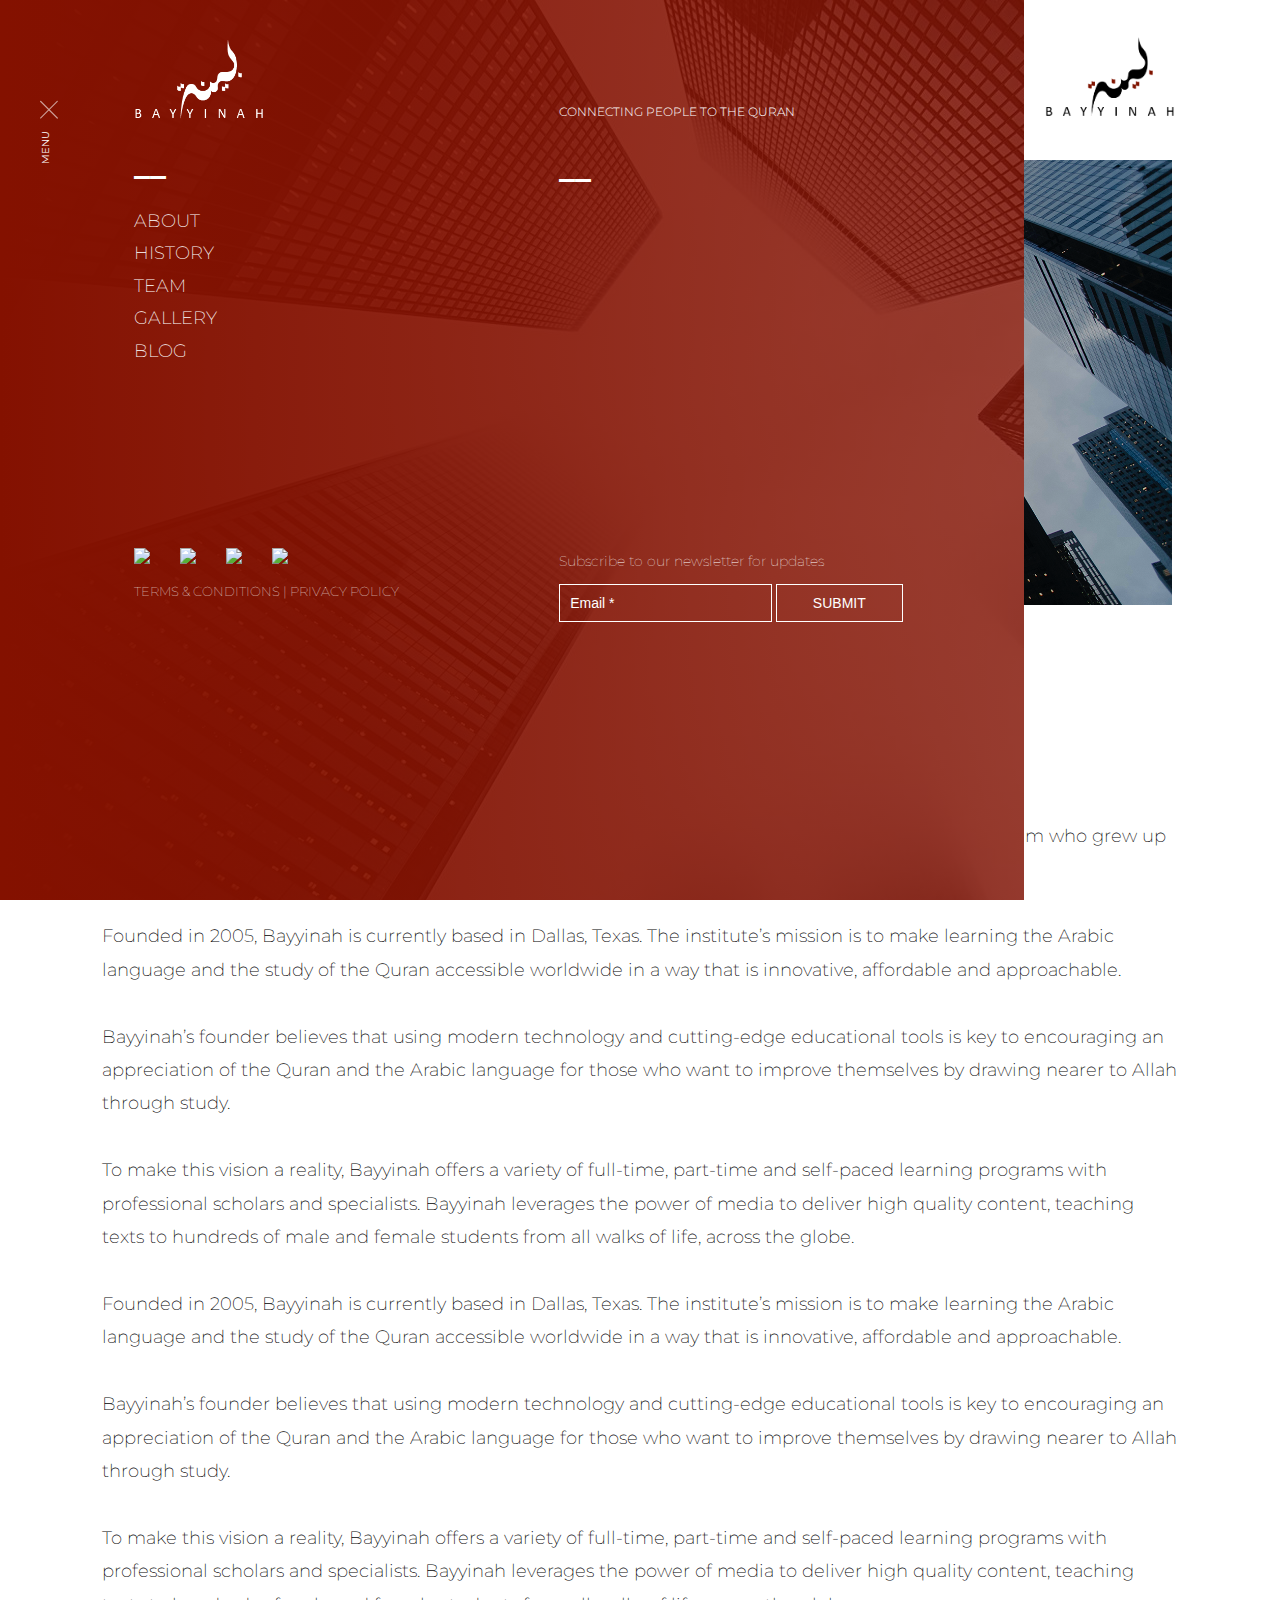
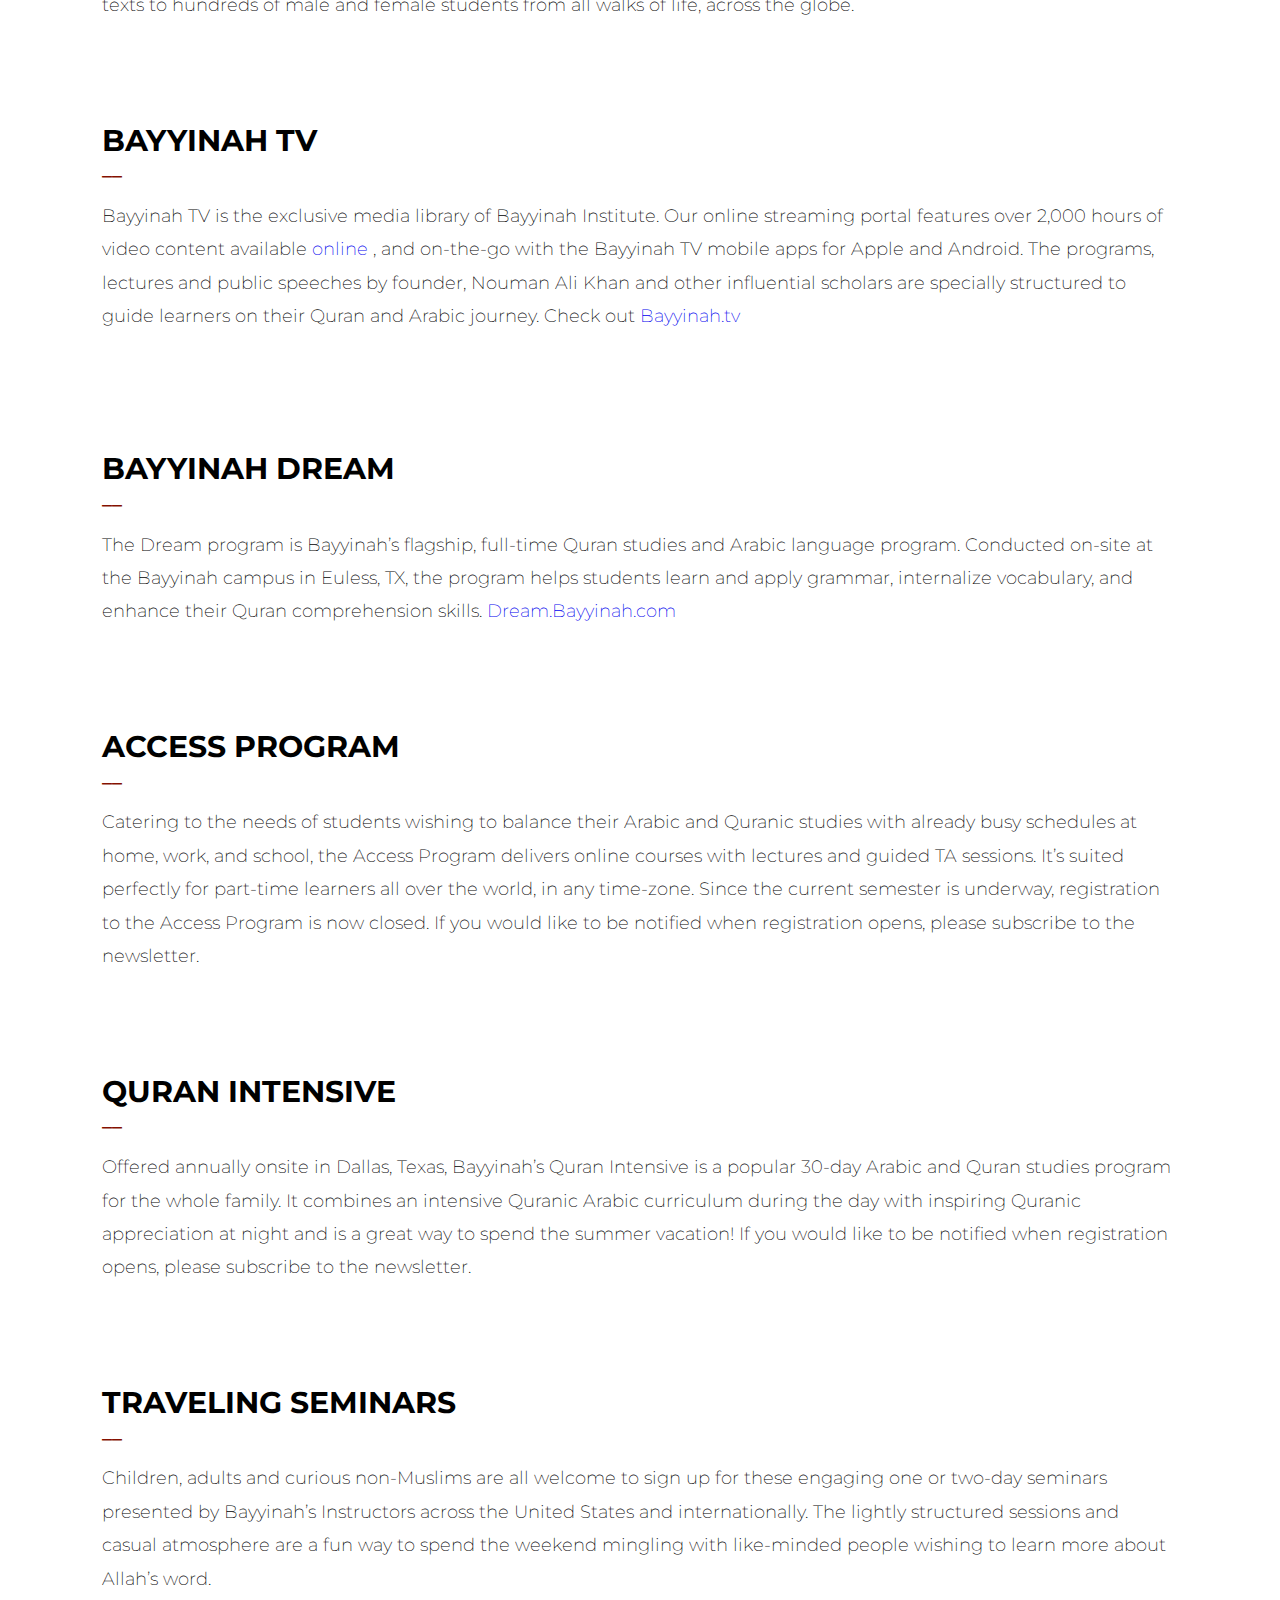
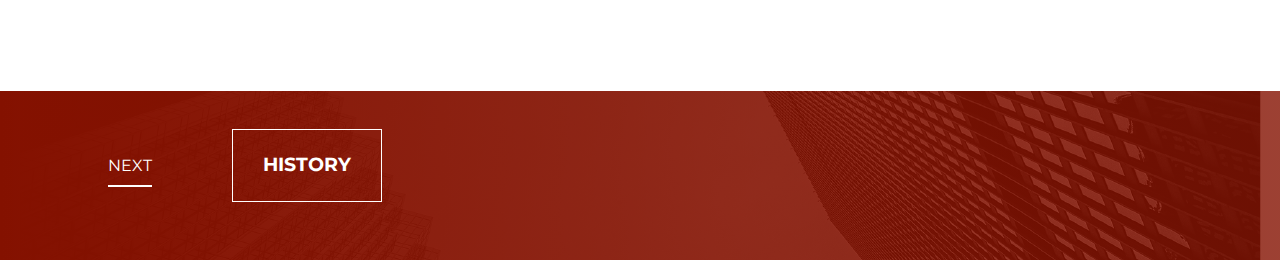
==== index.html @ 545cdadd "added campaign" ====
<!DOCTYPE html>
<html>
<head>
    <meta charset="utf-8">
    <title>Bayyinah</title>
    <link href="https://fonts.googleapis.com/css?family=Montserrat:100,200,300,400,500,700" rel="stylesheet">
    <link rel="stylesheet" href="css/normalize.css">
    <link rel="stylesheet" href="css/styles.css">
    <link rel="stylesheet" href="css/font-awesome.css">
    <meta content="width=device-width, initial-scale=1, maximum-scale=1, user-scalable=no" name="viewport">
</head>
<body>
<!--          MENU NAVIGATION                    -->
<section class="navigation-menu clear">
    <div class="wrapper-menu clear">
        <div class="nav-box left-section clear">
            <a href="#" class="menu-logo"><img src="Assets/menu-x.png"></a>
            <p class="side-menu">menu</p>
        </div>
        <!--Left Section End-->
        <div class="nav-box middle-section middle clear">
            <img src="Assets/Bayyinah-logo.png" class="main-title">
            <h1 class="underline">__</h1>
            <div class="middle">
                <ul class="main-links">
                    <li class="link-Vision"><a href="index.html">About</a></li>
                    <li class="link-History"><a href="history.html">History</a></li>
                    <li class="link-Team"><a href="team.html">Team</a></li>
                    <li class="link-Gallery"><a href="Gallery.html">Gallery</a></li>
                    <li class="link-Blog"><a href="Blog.html">Blog</a></li>
                </ul>
            </div>
            <div class="newsletter-input-tab newsletter-input">
                <p> Subscribe to our newsletter for updates</p>
                <form accept-charset="UTF-8" action="https://fm131.infusionsoft.com/app/form/process/4e48b37fef628bf6e0f1f97d42cbfec8" class="infusion-form" id="inf_form_4e48b37fef628bf6e0f1f97d42cbfec8" method="POST">
                    <input name="inf_form_xid" type="hidden" value="4e48b37fef628bf6e0f1f97d42cbfec8" />
                    <input name="inf_form_name" type="hidden" value="Web Form submitted" />
                    <input name="infusionsoft_version" type="hidden" value="1.68.0.134" />
                        <input  id="inf_field_Email" name="inf_field_Email" placeholder="Email *" type="email" />
                        <button type="submit" class="newsletter-button">SUBMIT</button>
                    <div class="infusion-submit">
                    </div>
                </form>
            </div>
            <div class="social-icons">
                <ul class="logo-box box clear">
                    <li class="sm-logo">
                        <a href="https://www.youtube.com/user/BayyinahInstitute" target="_blank"><img
                                src="https://images.clickfunnels.com/34/330c60813511e7a70247c29493f328/Asset-17-white.png"></a>
                    </li>
                    <li class="sm-logo">
                        <a href="https://www.facebook.com/bayyinahinst/" target="_blank"><img
                                src="https://images.clickfunnels.com/b4/93bbc0813511e7b645c9ffd6f9483f/Asset-18.png"></a>
                    </li>
                    <li class="sm-logo">
                        <a href="https://twitter.com/bayyinahinst" target="_blank"><img
                                src="https://images.clickfunnels.com/b4/7425d0813511e7b40203259f729f48/Asset-19.png"></a>
                    </li>
                    <li class="sm-logo">
                        <a href="https://www.instagram.com/bayyinahinst/" target="_blank"><img
                                src="https://images.clickfunnels.com/b4/4f5fc0813511e78e5c03f43ff83e0d/Asset-20.png"></a>
                    </li>
                </ul>
            </div>
            <div class="term_links">
                <a>Terms & Conditions</a> |
                <a>Privacy Policy</a>
            </div>
        </div>
        <!--Middle Section End-->
        <div class="nav-box right-section clear">
            <h4 class="section-title"> Connecting People to The Quran</h4>
            <h1 class="underline">__</h1>
            <div class="middle">
                <p class="section-description"></p>
            </div>
            <div class="newsletter-input">
                <p> Subscribe to our newsletter for updates</p>
                <form accept-charset="UTF-8" action="https://fm131.infusionsoft.com/app/form/process/4e48b37fef628bf6e0f1f97d42cbfec8" class="infusion-form" id="inf_form_4e48b37fef628bf6e0f1f97d42cbfec8" method="POST">
                    <input name="inf_form_xid" type="hidden" value="4e48b37fef628bf6e0f1f97d42cbfec8" />
                    <input name="inf_form_name" type="hidden" value="Web Form submitted" />
                    <input name="infusionsoft_version" type="hidden" value="1.68.0.134" />
                    <input id="inf_field_Email" name="inf_field_Email" placeholder="Email *" type="email" />
                    <button type="submit" class="newsletter-button">SUBMIT</button>
                    <div class="infusion-submit">
                    </div>
                </form>
            </div>
        </div>
        <!--Right Section End-->
    </div>
</section>
<!--wrapper-menu-->
<!-- ***********         Header secton      ***********   -->
<header>
    <div class="header clear">
        <ul class="clear">
            <li><img src="img/red_black.png"></li>

            <li>
                <h3 class="section-title">Connecting People to The Quran</h3></li>
            <li><a href="#" class="menu-logo"><span class="menu-undeline">MENU</span></a></li>
        </ul>
    </div>
    <div class="header2 clear">
        <div class="menu_class"><a href="#" class="menu-logo white">MENU</a></div>
        <div class="header_logo_class"><img src="img/bayyinah-logo-white.png"></div>
    </div>
</header>
<!-- ***********         Vision secton      ***********   -->
<section class="vision-section clear">
  <div class="top-block clear">
  <div class="block-secion">
    <div class="main-section-image about-background">
      <h1 class="section-image-text">About</h1>
    </div>
    <div class="floating-section-box">
      <a href="#vision-section-body"><p class="floating-section-text">Scroll</p></a>
      <a href="#vision-section-body" class="scroll-logo"><i class="fa fa-angle-down"></i></a>
    </div>
  </div>
</div>
    <div id="about-section-body" class="vision-section-text clear">
      <div class="department-section>">
        <a href= " "><h2  class="department-title">Bayyinah Institute</h2></a>
          <span class="underline-title">__</span>
            <p><span class="more">Bayyinah Institute is the brainchild of Ustadh Nouman Ali Khan, a pioneering, influential American Muslim who grew up in New York City, with the aim of spreading the universal message of Islam.</br></br>Founded in 2005, Bayyinah is currently based in Dallas, Texas. The institute’s mission is to make learning the Arabic language and the study of the Quran accessible worldwide in a way that is innovative, affordable and approachable.
            </br></br>Bayyinah’s founder believes that using modern technology and cutting-edge educational tools is key to encouraging an appreciation of the Quran and the Arabic language for those who want to improve themselves by drawing nearer to Allah through study.
          </br></br>To make this vision a reality, Bayyinah offers a variety of full-time, part-time and self-paced learning programs with professional scholars and specialists. Bayyinah leverages the power of media to deliver high quality content, teaching texts to hundreds of male and female students from all walks of life, across the globe.
        </br></br>Founded in 2005, Bayyinah is currently based in Dallas, Texas. The institute’s mission is to make learning the Arabic language and the study of the Quran accessible worldwide in a way that is innovative, affordable and approachable.
      </br></br>Bayyinah’s founder believes that using modern technology and cutting-edge educational tools is key to encouraging an appreciation of the Quran and the Arabic language for those who want to improve themselves by drawing nearer to Allah through study.
    </br></br>To make this vision a reality, Bayyinah offers a variety of full-time, part-time and self-paced learning programs with professional scholars and specialists. Bayyinah leverages the power of media to deliver high quality content, teaching texts to hundreds of male and female students from all walks of life, across the globe.</span> </p>
      </div>
      <div class="department-section>">
        <h2 class="department-title"><a href="http://bayyinah.tv" target="blank">Bayyinah TV</a></h2>
          <span class="underline-title">__</span>
            <p>Bayyinah TV is the exclusive media library of Bayyinah Institute. Our online streaming portal features over 2,000 hours of video content available <span class="underline-link"> online </span>, and on-the-go with the Bayyinah TV mobile apps for Apple and Android. The programs, lectures and public speeches by founder, Nouman Ali Khan and other influential scholars are specially structured to guide learners on their Quran and Arabic journey. Check out <a href="http://bayyinah.tv" target="_blank">
              <span class="underline-link"> Bayyinah.tv</a></p>
</p>
      </div>
      <div class="department-section>">
        <h2 class="department-title"><a href="http://dream.bayyinah.com" target="blank">Bayyinah Dream</a></h2>
          <span class="underline-title">__</span>
            <p>The Dream program is Bayyinah’s flagship, full-time Quran studies and Arabic language program. Conducted on-site at the Bayyinah campus in Euless, TX, the program helps students learn and apply grammar, internalize vocabulary, and enhance their Quran comprehension skills. <a href="http://dream.bayyinah.com" target="_blank" ><span class="underline-link">Dream.Bayyinah.com</span></a></p>
      </div>
      <div class="department-section>">
        <h2 class="department-title">Access Program</h2>
          <span class="underline-title">__</span>
            <p>Catering to the needs of students wishing to balance their Arabic and Quranic studies with already busy schedules at home, work, and school, the Access Program delivers online courses with lectures and guided TA sessions. It’s suited perfectly for part-time learners all over the world, in any time-zone.  Since the current semester is underway, registration to the Access Program is now closed. If you would like to be notified when registration opens, please subscribe to the newsletter.</p>
      </div>
      <div class="department-section>">
        <h2 class="department-title">Quran Intensive</h2>
          <span class="underline-title">__</span>
            <p>Offered annually onsite in Dallas, Texas, Bayyinah’s Quran Intensive is a popular 30-day Arabic and Quran studies program for the whole family. It combines an intensive Quranic Arabic curriculum during the day with inspiring Quranic appreciation at night and is a great way to spend the summer vacation! If you would like to be notified when registration opens, please subscribe to the newsletter.</p>
      </div>
      <div class="department-section>">
        <h2 class="department-title">Traveling Seminars</h2>
          <span class="underline-title">__</span>
            <p>Children, adults and curious non-Muslims are all welcome to sign up for these engaging one or two-day seminars presented by Bayyinah’s Instructors across the United States and internationally. The lightly structured sessions and casual atmosphere are a fun way to spend the weekend mingling with like-minded people wishing to learn more about Allah’s word. </p>
      </div>
  </section>
  <footer class="footer-vision">
    <a href="history.html" class="footer-next"><span class="footer-next-underline"> Next</span></a>
    <a href="history.html" class="footer-button"><h4> History </h4></a>
</footer>
<script src="https://code.jquery.com/jquery-2.1.3.min.js"></script>
<script src="https://cdnjs.cloudflare.com/ajax/libs/ScrollMagic/2.0.5/ScrollMagic.min.js"></script>
<script src="https://cdnjs.cloudflare.com/ajax/libs/ScrollMagic/2.0.5/plugins/debug.addIndicators.js"></script>
<script type="text/javascript" src="https://fm131.infusionsoft.com/app/webTracking/getTrackingCode"></script>
<script type="text/javascript" src="https://fm131.infusionsoft.com/app/timezone/timezoneInputJs?xid=4e48b37fef628bf6e0f1f97d42cbfec8"></script>
<script type="text/javascript" src="scripts/home.js"></script>
</body>
</html>
---- css/styles.css ----
/* ========================================================
                      UNIVERSAL
========================================================*/
*{
  box-sizing: border-box;
  font-family: 'Montserrat', sans-serif;
}
a{
  text-decoration: none;
}
.clear:before,
.clear:after {
    content: " "; /* 1 */
    display: table; /* 2 */
}

.clear:after {
    clear: both;
}

.underline-link{
  color: #0000EE;
}
.underline-link a{
  color: #0000EE;
}
.underline-link:visited {
    color: #0000EE;
}

.morecontent span {
    display: none;

}
.morelink {
    display: block;
    color: #0000EE;
}

/* ========================================================
                      NAVIGATION SECTION
========================================================*/

.navigation-menu {
  position: fixed;
  width: 80%;
  top: 0;
  bottom: 0;
  background: -moz-linear-gradient(left, rgba(132,17,0,1) 0%, rgba(132,17,0,0.8) 100%); /* FF3.6-15 */
  background: -webkit-linear-gradient(left, rgba(132,17,0,1) 0%,rgba(132,17,0,0.8) 100%); /* Chrome10-25,Safari5.1-6 */
  background: linear-gradient(to right, rgba(132,17,0,1) 0%,rgba(132,17,0,0.8) 100%),
  url("../Assets/apropos_cover_buildings.jpg"); /* W3C, IE10+, FF16+, Chrome26+, Opera12+, Safari7+ */
  filter: progid:DXImageTransform.Microsoft.gradient( startColorstr='#841100', endColorstr='#cc841100',GradientType=1 ); /* IE6-9 */
  color: white;
  z-index: 1000;
  transform: translate3d(0,0,0);
  transition: transform 1.5s ease-in-out;
}
.active-nav .navigation-menu{
  transform: translate3d(-100%,0,0);
}


.wrapper-menu{
  padding:40px;
  margin: 0 auto;
}

.nav-box{
  float:left;
}

.middle{
  width: 100%;
  height: 247px;
}

/* ========================================================
                      LEFT SECTION
========================================================*/
.left-section{
  width:10%;
}
.left-section .menu-logo{
  color: white;
  font-size: 20px;
  display:block;
  padding-top: 60px;
}
.left-section p{
  -ms-transform: rotate(-90deg); /* IE 9 */
  -ms-transform-origin: 0% 0% 0; /* IE 9 */
  -webkit-transform: rotate(-90deg); /* Chrome, Safari, Opera */
  -webkit-transform-origin: 0% 0% 0; /* Chrome, Safari, Opera */
  transform: rotate(-90deg);
  transform-origin: 0% 0% 0;
  margin-top: 4em;
  text-transform: uppercase;
  font-size: 10px;
}

/* ========================================================
                      MIDDLE SECTION
========================================================*/
.middle-section{
  width:45%;
}

.middle-section img{
  width: 130px;
}
.main-title{
  width: 150px;
}

.main-links{
  padding-left: 0px;
}

.main-links li a{
  font-weight: 200;
  text-transform: uppercase;
  margin-top: 0px;
  text-decoration: none;
  color: white;
  list-style: none;
  font-size: 18px;
}

.main-links ul{
  padding-left: 0px !important;
  text-align: left;
}

.main-links li{
  padding-left: 0px !important;
  list-style: none;
  line-height: 1.8;
  width: 40%;
}

.logo-box li{
  list-style: none;
  float: left;
}

.social-icons ul{
  margin-top: 6em;
  padding: 0;
}
.sm-logo img{
  width: 45px;
  margin-right: 30px;
}
/* ========================================================
                      RIGHT SECTION
========================================================*/
.right-section{
  width:45%;
  padding-top: 60px;
  font-weight: 100;
}
.section-title{
  font-weight: 300;
  font-size: 12px;
  text-transform: uppercase;
  margin-top: 5px;
  margin-bottom: 31px;
}
.right-section .section-description{
  line-height: 1.9;
}
.newsletter-input{
  font-weight: 100;
  font-size: 14px;
  margin-top: 7em;
}

.newsletter-input p{
  margin-bottom: 15px;
}
.newsletter-input input{
  border: 1px solid white;
  background-color: rgba(0, 0, 0, 0);
  padding: 10px;
  color:white;
  width: 50%;
}
.newsletter-button{
  border: 1px solid white;
  background-color: rgba(0, 0, 0, 0);
  padding: 10px;
  color:white;
  width: 30%;
}

.middle-section>.newsletter-input{
  display: none;
}

.newsletter-input input::-webkit-input-placeholder { /* Chrome/Opera/Safari */
  color: white;
}
.newsletter-input input::-moz-placeholder { /* Firefox 19+ */
  color: white;
}
.newsletter-input input:-ms-input-placeholder { /* IE 10+ */
  color: white;
}
.newsletter-input input:-moz-placeholder { /* Firefox 18- */
  color: white;
}
/* ========================================================
                      HEADER SECTION
========================================================*/
.header{
  position: fixed;
  top:0;
  width: 100%;
  padding: 20px 100px;
  background: white;
  z-index: 4;
}
.header ul {
  float: left;
  width: 100%;
  padding-left: 0;
}
.header li{
  list-style: none;
  display: block;
}

.header img{
  float: right;
  width: 130px;
  margin-right: 5px;
  padding-top: 0;
}

.menu-undeline{
  display:inline-block;
  border-bottom: 3px solid #841100;
  padding-bottom:10px;
  color: black;
  font-size: 8px;
  font-weight: 700;
  letter-spacing: 1px;
}

/* ========================================================
                      VISION SECTION
========================================================*/

.vision-section{
  max-width: 1220px;
  margin: 0 auto;
  padding: 2em;
  position: relative;
}

.block-section{
  width: 100%;
  height: auto;
  overflow: hidden;
}

.vision-section-text{
  top: 4em;
  position: relative;
  padding: 50px 40px;
  display: flex;
  flex-wrap: wrap;
  justify-content: left;
}

.vision-section-text p{
  padding-bottom: 0;
  font-weight: 200;
  font-size: 1.1em;
  line-height: 1.9;
}

.vision-section-text p:last-child {
  padding-bottom: 60px;
}

.vision-section-final-image{
  background : -moz-linear-gradient(0% 50% 0deg,rgba(0, 0, 0, 0.8) 0%,rgba(0, 0, 0, 0.2) 100%);
  background : -webkit-linear-gradient(0deg, rgba(0, 0, 0, 0.8) 0%, rgba(0, 0, 0, 0.2) 100%);
  background : -webkit-gradient(linear,0% 50% ,100% 50% ,color-stop(0,rgba(0, 0, 0, 0.8) ),color-stop(1,rgba(0, 0, 0, 0.2) ));
  background : -o-linear-gradient(0deg, rgba(0, 0, 0, 0.8) 0%, rgba(0, 0, 0, 0.2) 100%);
  background : -ms-linear-gradient(0deg, rgba(0, 0, 0, 0.8) 0%, rgba(0, 0, 0, 0.2) 100%);
  -ms-filter: "progid:DXImageTransform.Microsoft.gradient(startColorstr='#000000', endColorstr='#000000' ,GradientType=0)";
  background : linear-gradient(90deg, rgba(0, 0, 0, 0.8) 0%, rgba(0, 0, 0, 0.2) 100%),
  url("../Assets/Final-vision-image.png") 100% center no-repeat; /* W3C, IE10+, FF16+, Chrome26+, Opera12+, Safari7+ */
  filter: progid:DXImageTransform.Microsoft.gradient(startColorstr='#000000',endColorstr='#000000' , GradientType=1);
  background-size: 100%;
  z-index: 0;
  margin: 20px auto;
  width: 93%;
  height: 350px;
  position: relative;
  top: -2em;
}

/* ========================================================
                      MAIN SECTION IMAGES
========================================================*/
.about-section-image{
  width: 300px;
  margin: 1em 13em;
  position: relative;
  z-index: 1;
  padding: 20px;
  background : -moz-linear-gradient(0% 50% 0deg,rgba(0, 0, 0, 0.4) 12.02%,rgba(0, 0, 0, 0.8) 100%);
  background : -webkit-linear-gradient(0deg, rgba(0, 0, 0, 0.4) 12.02%, rgba(0, 0, 0, 0.8) 100%);
  background : -webkit-gradient(linear,0% 50% ,100% 50% ,color-stop(0.1202,rgba(0, 0, 0, 0.4) ),color-stop(1,rgba(0, 0, 0, 0.8) ));
  background : -o-linear-gradient(0deg, rgba(0, 0, 0, 0.4) 12.02%, rgba(0, 0, 0, 0.8) 100%);
  background : -ms-linear-gradient(0deg, rgba(0, 0, 0, 0.4) 12.02%, rgba(0, 0, 0, 0.8) 100%);
  -ms-filter: "progid:DXImageTransform.Microsoft.gradient(startColorstr='#000000', endColorstr='#000000' ,GradientType=0)";
  background : linear-gradient(90deg, rgba(0, 0, 0, 0.4) 12.02%, rgba(0, 0, 0, 0.8) 100%),
  url("../Assets/Main-Background-Image.png");
  filter: progid:DXImageTransform.Microsoft.gradient(startColorstr='#000000',endColorstr='#000000' , GradientType=1);
  background-repeat: no-repeat;
  background-size: cover;
  background-position: 50% 50%;
  height: 415px;
  z-index: 1;
}
.about-section-image-mobile{
  display: none;
}
.about-background{
  background : -moz-linear-gradient(0% 50% 0deg,rgba(0, 0, 0, 0.8) 0%,rgba(0, 0, 0, 0.2) 100%);
  background : -webkit-linear-gradient(0deg, rgba(0, 0, 0, 0.8) 0%, rgba(0, 0, 0, 0.2) 100%);
  background : -webkit-gradient(linear,0% 50% ,100% 50% ,color-stop(0,rgba(0, 0, 0, 0.8) ),color-stop(1,rgba(0, 0, 0, 0.2) ));
  background : -o-linear-gradient(0deg, rgba(0, 0, 0, 0.8) 0%, rgba(0, 0, 0, 0.2) 100%);
  background : -ms-linear-gradient(0deg, rgba(0, 0, 0, 0.8) 0%, rgba(0, 0, 0, 0.2) 100%);
  -ms-filter: "progid:DXImageTransform.Microsoft.gradient(startColorstr='#000000', endColorstr='#000000' ,GradientType=0)";
  background : linear-gradient(90deg, rgba(0, 0, 0, 0.8) 0%, rgba(0, 0, 0, 0.2) 100%),
  url("../Assets/about-background.jpg") no-repeat center; /* W3C, IE10+, FF16+, Chrome26+, Opera12+, Safari7+ */
  filter: progid:DXImageTransform.Microsoft.gradient(startColorstr='#000000',endColorstr='#000000' , GradientType=1);
  background-repeat: no-repeat;
  background-size: cover;
  background-position: 50% 50%;
  z-index: 0;
}

/*.about-block-bottom{
  width: 300px;
  display: flex;
  justify-content: center;
  position: relative;
  top: -7em;
  margin: 1em auto;
  position: relative;
  z-index: 1;
  padding: 20px;
  background : -moz-linear-gradient(0% 50% 0deg,rgba(0, 0, 0, 0.4) 12.02%,rgba(0, 0, 0, 0.8) 100%);
  background : -webkit-linear-gradient(0deg, rgba(0, 0, 0, 0.4) 12.02%, rgba(0, 0, 0, 0.8) 100%);
  background : -webkit-gradient(linear,0% 50% ,100% 50% ,color-stop(0.1202,rgba(0, 0, 0, 0.4) ),color-stop(1,rgba(0, 0, 0, 0.8) ));
  background : -o-linear-gradient(0deg, rgba(0, 0, 0, 0.4) 12.02%, rgba(0, 0, 0, 0.8) 100%);
  background : -ms-linear-gradient(0deg, rgba(0, 0, 0, 0.4) 12.02%, rgba(0, 0, 0, 0.8) 100%);
  -ms-filter: "progid:DXImageTransform.Microsoft.gradient(startColorstr='#000000', endColorstr='#000000' ,GradientType=0)";
  background : linear-gradient(90deg, rgba(0, 0, 0, 0.4) 12.02%, rgba(0, 0, 0, 0.8) 100%),
  url("../Assets/about-bottom-image.png");
  filter: progid:DXImageTransform.Microsoft.gradient(startColorstr='#000000',endColorstr='#000000' , GradientType=1);
  background-repeat: no-repeat;
  height: 415px;
  z-index: 1;
}*/

.vision-background{
  background : -moz-linear-gradient(0% 50% 0deg,rgba(0, 0, 0, 0.8) 0%,rgba(0, 0, 0, 0.2) 100%);
  background : -webkit-linear-gradient(0deg, rgba(0, 0, 0, 0.8) 0%, rgba(0, 0, 0, 0.2) 100%);
  background : -webkit-gradient(linear,0% 50% ,100% 50% ,color-stop(0,rgba(0, 0, 0, 0.8) ),color-stop(1,rgba(0, 0, 0, 0.2) ));
  background : -o-linear-gradient(0deg, rgba(0, 0, 0, 0.8) 0%, rgba(0, 0, 0, 0.2) 100%);
  background : -ms-linear-gradient(0deg, rgba(0, 0, 0, 0.8) 0%, rgba(0, 0, 0, 0.2) 100%);
  -ms-filter: "progid:DXImageTransform.Microsoft.gradient(startColorstr='#000000', endColorstr='#000000' ,GradientType=0)";
  background : linear-gradient(90deg, rgba(0, 0, 0, 0.8) 0%, rgba(0, 0, 0, 0.2) 100%),
  url("../Assets/Vision-Background-Image2.png") no-repeat center; /* W3C, IE10+, FF16+, Chrome26+, Opera12+, Safari7+ */
  filter: progid:DXImageTransform.Microsoft.gradient(startColorstr='#000000',endColorstr='#000000' , GradientType=1);
  background-repeat: no-repeat;
  background-size: cover;
  background-position: 50% 50%;
  z-index: 0;
}

.history-background{
  background : -moz-linear-gradient(0% 50% 0deg,rgba(0, 0, 0, 0.8) 0%,rgba(0, 0, 0, 0.2) 100%);
  background : -webkit-linear-gradient(0deg, rgba(0, 0, 0, 0.8) 0%, rgba(0, 0, 0, 0.2) 100%);
  background : -webkit-gradient(linear,0% 50% ,100% 50% ,color-stop(0,rgba(0, 0, 0, 0.8) ),color-stop(1,rgba(0, 0, 0, 0.2) ));
  background : -o-linear-gradient(0deg, rgba(0, 0, 0, 0.8) 0%, rgba(0, 0, 0, 0.2) 100%);
  background : -ms-linear-gradient(0deg, rgba(0, 0, 0, 0.8) 0%, rgba(0, 0, 0, 0.2) 100%);
  -ms-filter: "progid:DXImageTransform.Microsoft.gradient(startColorstr='#000000', endColorstr='#000000' ,GradientType=0)";
  background : linear-gradient(90deg, rgba(0, 0, 0, 0.8) 0%, rgba(0, 0, 0, 0.2) 100%),
  url("../Assets/History-Background-Image-1.png")no-repeat; /* W3C, IE10+, FF16+, Chrome26+, Opera12+, Safari7+ */
  filter: progid:DXImageTransform.Microsoft.gradient(startColorstr='#000000',endColorstr='#000000' , GradientType=1);
  background-repeat: no-repeat;
  background-size: cover;
  background-position: 50% 50%;
  z-index: 0;
}

.team-background{
  background : -moz-linear-gradient(0% 50% 0deg,rgba(0, 0, 0, 0.8) 0%,rgba(0, 0, 0, 0.2) 100%);
  background : -webkit-linear-gradient(0deg, rgba(0, 0, 0, 0.8) 0%, rgba(0, 0, 0, 0.2) 100%);
  background : -webkit-gradient(linear,0% 50% ,100% 50% ,color-stop(0,rgba(0, 0, 0, 0.8) ),color-stop(1,rgba(0, 0, 0, 0.2) ));
  background : -o-linear-gradient(0deg, rgba(0, 0, 0, 0.8) 0%, rgba(0, 0, 0, 0.2) 100%);
  background : -ms-linear-gradient(0deg, rgba(0, 0, 0, 0.8) 0%, rgba(0, 0, 0, 0.2) 100%);
  -ms-filter: "progid:DXImageTransform.Microsoft.gradient(startColorstr='#000000', endColorstr='#000000' ,GradientType=0)";
  background : linear-gradient(90deg, rgba(0, 0, 0, 0.8) 0%, rgba(0, 0, 0, 0.2) 100%),
  url("../Assets/Team-Background-Image-1.png")no-repeat; /* W3C, IE10+, FF16+, Chrome26+, Opera12+, Safari7+ */
  filter: progid:DXImageTransform.Microsoft.gradient(startColorstr='#000000',endColorstr='#000000' , GradientType=1);
  background-repeat: no-repeat;
  background-size: cover;
  background-position: 50% 50%;
  z-index: 0;
}

.gallery-background{
  background : -moz-linear-gradient(0% 50% 0deg,rgba(0, 0, 0, 0.8) 0%,rgba(0, 0, 0, 0.2) 100%);
  background : -webkit-linear-gradient(0deg, rgba(0, 0, 0, 0.8) 0%, rgba(0, 0, 0, 0.2) 100%);
  background : -webkit-gradient(linear,0% 50% ,100% 50% ,color-stop(0,rgba(0, 0, 0, 0.8) ),color-stop(1,rgba(0, 0, 0, 0.2) ));
  background : -o-linear-gradient(0deg, rgba(0, 0, 0, 0.8) 0%, rgba(0, 0, 0, 0.2) 100%);
  background : -ms-linear-gradient(0deg, rgba(0, 0, 0, 0.8) 0%, rgba(0, 0, 0, 0.2) 100%);
  -ms-filter: "progid:DXImageTransform.Microsoft.gradient(startColorstr='#000000', endColorstr='#000000' ,GradientType=0)";
  background : linear-gradient(90deg, rgba(0, 0, 0, 0.8) 0%, rgba(0, 0, 0, 0.2) 100%),
  url("../Assets/Gallery-Background-Image.png")center; /* W3C, IE10+, FF16+, Chrome26+, Opera12+, Safari7+ */
  filter: progid:DXImageTransform.Microsoft.gradient(startColorstr='#000000',endColorstr='#000000' , GradientType=1);
  background-repeat: no-repeat;
  background-size: cover;
  background-position: 50% 50%;
  z-index: 0;
}

.blog-background{
  background : -moz-linear-gradient(0% 50% 0deg,rgba(0, 0, 0, 0.8) 0%,rgba(0, 0, 0, 0.2) 100%);
  background : -webkit-linear-gradient(0deg, rgba(0, 0, 0, 0.8) 0%, rgba(0, 0, 0, 0.2) 100%);
  background : -webkit-gradient(linear,0% 50% ,100% 50% ,color-stop(0,rgba(0, 0, 0, 0.8) ),color-stop(1,rgba(0, 0, 0, 0.2) ));
  background : -o-linear-gradient(0deg, rgba(0, 0, 0, 0.8) 0%, rgba(0, 0, 0, 0.2) 100%);
  background : -ms-linear-gradient(0deg, rgba(0, 0, 0, 0.8) 0%, rgba(0, 0, 0, 0.2) 100%);
  -ms-filter: "progid:DXImageTransform.Microsoft.gradient(startColorstr='#000000', endColorstr='#000000' ,GradientType=0)";
  background : linear-gradient(90deg, rgba(0, 0, 0, 0.8) 0%, rgba(0, 0, 0, 0.2) 100%),
  url("../Assets/Blog-Background-Image.png")center; /* W3C, IE10+, FF16+, Chrome26+, Opera12+, Safari7+ */
  filter: progid:DXImageTransform.Microsoft.gradient(startColorstr='#000000',endColorstr='#000000' , GradientType=1);
  background-repeat: no-repeat;
  background-size: cover;
  background-position: 50% 50%;
  z-index: 0;
}

.main-section-image{
  width: 66%;
  height: 445px;
  background-color: rgba(0,0,0, .5);
  margin-top: 1em;
  position: relative;
  left: 30%;
  z-index: 1;
  padding: 20px;
}
/*  First Page, first section image */
.about-block{
  width: 100%;
  display: flex;
  justify-content: center;
  position: relative;
  top: 7em;
  height: 600px;
}

.top-block{
  max-width: 1220px;
  margin: 7em auto 0 auto;
}

.about-text-wrapper{
  width: 50%;
  padding: 3em;
  position: relative;
  top: 20%;
  float: left;
  left: -37px;
  margin-top: 50px;
  font-weight: 200;
}
.about-text-wrapper2{
  width: 50%;
  padding: 3em;
  position: relative;
  top: 20%;
  float: right;
  margin-top: 50px;
  font-weight: 200;
}
.about-wrapper, .about-wrapper2{
  float:right;
  width: 45%;
}

.about-section-image2{
  float: right;
}

.containing-text p{
    width: 100%;
    padding-bottom: 30px;
  font-weight: 300;
  line-height: 2.5em;
  font-weight: 200;
}

.section-image-text {
  position: absolute;
  left: 100px;
  bottom: 0;
  font-size: 48pt;
  color: white;
  text-transform: uppercase;
  letter-spacing: 6.2pt;
}
.section-image-text-small{
  font-size: 24pt;
}

.section-image-text::after{
  width: 60px;
  height: 4px;
  display: block;
  top: 33px;
  position: absolute;
  left: -133px;
  content: '';
  background-color: white;
}

.floating-section-text {
  position: absolute;
  left: 49px;
  bottom: 34px;
  font-size: 7pt;
  color: white;
  text-transform: uppercase;
  text-align: center;
  display: block;
}
.floating-section-box i{
  position: absolute;
  left: 60px;
  bottom: 20px;
  font-size: 14pt;
  color: white;
}



.department-title {
  text-transform: uppercase;
  text-decoration: none;
  color:black;
  margin-bottom: 0;
  font-size: 30px;
  font-weight: 700;
}

.department-title:hover{
  color: #841100;
  cursor:pointer;
}

.department-title a{
  text-transform: uppercase;
  text-decoration: none;
  color:black;
  margin-bottom: 0;
  font-size: 30px;
  font-weight: 700;
}


.department-title a:hover{
  color: #841100;
  cursor:pointer;
}
.underline-title{
  color: #841100;
  font-size: 15pt;
  margin-top: 0px;
  font-weight: 600;

}

/* ========================================================
                      FLOATING BOX ANIMATION
========================================================*/
.floating-section-box {
  width: 31%;
  height: 440px;
  background-color: #841100;
  position: absolute;
  top: 200px;
  left: 70px;
  float: left;
  z-index: -0;
  opacity: 0;
  -webkit-transform: translateY(20px);
  -ms-transform: translateY(20px);
  transform: translateY(20px);
  -webkit-transition: all 2.0s ease-out;
  -ms-transition: all 2.0s ease-out;
  transition: all 2.0s ease-out;
}
/*.main-floating-section-box.fade-in{
  opacity:1;
  margin: 1em auto;
  -webkit-transform: translateY(0);
  -ms-transform: translateY(0);
  transform: translateY(0);
}*/

.about-floating-section-box{
  width: 300px;
  height: 350px;
  background-color: #841100;
  position: relative;
  top: -300px;
  float: left;
  z-index:-0;
  opacity: 0;
  -webkit-transform: translateY(20px);
  -ms-transform: translateY(20px);
  transform: translateY(20px);
  -webkit-transition: all 2.0s ease-out;
  -ms-transition: all 2.0s ease-out;
  transition: all 2.0s ease-out;
}

.floating-section-box.fade-in{
  opacity:1;
  margin: 1em auto;
  -webkit-transform: translateY(0);
  -ms-transform: translateY(0);
  transform: translateY(0);
}
.about-floating-section-box.fade-in{
  opacity:1;
  margin: 1em auto;
  -webkit-transform: translateY(0);
  -ms-transform: translateY(0);
  transform: translateY(0);
}

/* ========================================================
                      FOOTER SECTION
========================================================*/
.footer-vision{
  background: -moz-linear-gradient(left, rgba(132,17,0,1) 0%, rgba(132,17,0,0.8) 100%); /* FF3.6-15 */
  background: -webkit-linear-gradient(left, rgba(132,17,0,1) 0%,rgba(132,17,0,0.8) 100%); /* Chrome10-25,Safari5.1-6 */
  background: linear-gradient(to right, rgba(132,17,0,1) 0%,rgba(132,17,0,0.8) 100%),
  url("../Assets/footer-background2.png")center ; /* W3C, IE10+, FF16+, Chrome26+, Opera12+, Safari7+ */
  filter: progid:DXImageTransform.Microsoft.gradient( startColorstr='#841100', endColorstr='#cc841100',GradientType=1 ); /* IE6-9 */
  background-repeat: no-repeat;
  height: 150px;
  padding: 3em;
  height: auto;
  display: flex;
  flex-wrap: wrap;
  justify-content: baseline;
  flex-direction: row;

}

.footer-next{
  text-decoration: none;
  color: white;
  text-transform: uppercase;
  float:left;
  display: inline-block;
  margin: 18px 60px;
}

.footer-next-underline{
  border-bottom: 2px solid white;
  padding-bottom:10px;
  font-size: 12pt;
}

.footer-button{
  width: 150px;
  border: 1px solid white;
  float: left;
  text-decoration: none;
  text-align: center;
  display: inline-block;
  color: white;
  text-transform: uppercase;
  margin-left: 20px;
  position: relative;
  top: -10px;
}
.footer-vision h4{
  font-size: 14pt;

}

/* ========================================================
                      PHOTO GALLERY
========================================================*/
.photo-wrapper-parent{
  width: 100%;
  /*display: inline-block;*/
  max-width: 1280px;
  margin: 0 auto;
}

.photo-wrapper{
  width: 100%;
  padding: 0 60px;
  margin: 10px auto 50px;
  /*position: relative;
  top: 50px;*/
  display:-webkit-flex;
  display: flex;
  flex-wrap: wrap;
  justify-content: flex-start;
  align-items: center;
  flex: 1 1 auto;
  margin: 20px auto 110px;
  margin-top: 20px;
}

.photo-block{
  margin: 50px 45px;
  width: 200px;
  height: 337px;
  text-align: center;
  display: flex;
  flex-wrap: wrap;
  justify-content: center;
  align-items: center;
  flex: 1 1 auto;
}

.photo-pic{
  width: 203px;
  background-color: black;
  height: 300px;
  margin-bottom: 20px;
}

.photo-block h2{
  font-weight: 700;
  text-transform: uppercase;
  margin-bottom: 0px;
  font-size: 17px;
}

.photo-block h4{
  text-transform: uppercase;
  padding-top: 10px;
  font-weight: 200;
  margin-top: 0px;
  font-size: 14px;
}


/* ================================================
                    TIME LINE
===================================================*/
.history-block{
  margin-top: 3em;
}

.history-block-mobile .container{
  padding: 50px 60px;
}

.timeline-picture{
  width: 80%;
  height: 40%;
  text-align: center;
  overflow: hidden;
  margin: 0 auto 70px auto;
  max-height: 600px;
}
.timeline-picture > img{
  width: 100%;
  height: auto;
}

.header2 {
  display: none;
}

.history-block-mobile{
  max-width: 1220px;
  margin: 0 auto;
  padding: 1em;
  position: relative;
  padding-top: 100px;
}

.timeline-item-vertical {
  padding: 3em 2em 2em;
  position: relative;
  color: black;
  border-left: 1px solid rgba(0, 0, 0, 0.3);
}

.timeline-item-vertical p {
  font-size: 1rem;
  color: #585858;
  font-weight: 300;
}

.timeline-item-vertical h1 {
  text-transform: uppercase;
  font-weight: 500;
  font-size: 1.6em;
}

.timeline-item-vertical::before {
  content: attr(data-is);
  position: absolute;
  left: 2em;
  top: 0;
  display: block;
  font-weight: 500;
  font-size: 1.1rem;
  color: #8c8c8c;
}

.timeline-item-vertical::after {
  width: 5px;
  height: 5px;
  display: block;
  top: 0;
  position: absolute;
  left: -4px;
  border-radius: 10px;
  content: '';
  border: 1px solid #6E6E6E;
  background: #6E6E6E;
}

.timeline-item-vertical:last-child {
  border-left: none;
  margin-left: 1px;
}

/* ================================================
                    GALLERY LINE
===================================================*/
.gallery-wrapper{
  top: 4em;
  position: relative;
  padding: 10px 0px 150px 0px;
  display: flex;
  flex-wrap: wrap;
  flex-direction: column;
}

.gallery-section{
padding: 10px 60px 150px 60px;
}
.live-events-gallery{
  background : -moz-linear-gradient(0% 50% 0deg,rgba(0, 0, 0, 0.8) 0%,rgba(0, 0, 0, 0.2) 100%);
  background : -webkit-linear-gradient(0deg, rgba(0, 0, 0, 0.8) 0%, rgba(0, 0, 0, 0.2) 100%);
  background : -webkit-gradient(linear,0% 50% ,100% 50% ,color-stop(0,rgba(0, 0, 0, 0.8) ),color-stop(1,rgba(0, 0, 0, 0.2) ));
  background : -o-linear-gradient(0deg, rgba(0, 0, 0, 0.8) 0%, rgba(0, 0, 0, 0.2) 100%);
  background : -ms-linear-gradient(0deg, rgba(0, 0, 0, 0.8) 0%, rgba(0, 0, 0, 0.2) 100%);
  -ms-filter: "progid:DXImageTransform.Microsoft.gradient(startColorstr='#000000', endColorstr='#000000' ,GradientType=0)";
  background : linear-gradient(90deg, rgba(0, 0, 0, 0.8) 0%, rgba(0, 0, 0, 0.2) 100%),
  url("../Assets/live-events-bg.jpg") 100% center no-repeat; /* W3C, IE10+, FF16+, Chrome26+, Opera12+, Safari7+ */
  filter: progid:DXImageTransform.Microsoft.gradient(startColorstr='#000000',endColorstr='#000000' , GradientType=1);
  background-size: 100%;
  z-index: 1;
  background-position: 40% 50%;
  margin: 20px auto;
  width: 100%;
  height: 350px;
  /*position: relative;
  top: -2em;*/
  text-align: center;
}
.life-events-gallery::before {
  display: block;
  height: 350px;
  width: 100%;
  background-color: #841100;
  position: absolute;
  top:2em;
  content: '';
  z-index: 0;
}

.behind-the-scenes-gallery{
  background : -moz-linear-gradient(0% 50% 0deg,rgba(0, 0, 0, 0.8) 0%,rgba(0, 0, 0, 0.2) 100%);
  background : -webkit-linear-gradient(0deg, rgba(0, 0, 0, 0.8) 0%, rgba(0, 0, 0, 0.2) 100%);
  background : -webkit-gradient(linear,0% 50% ,100% 50% ,color-stop(0,rgba(0, 0, 0, 0.8) ),color-stop(1,rgba(0, 0, 0, 0.2) ));
  background : -o-linear-gradient(0deg, rgba(0, 0, 0, 0.8) 0%, rgba(0, 0, 0, 0.2) 100%);
  background : -ms-linear-gradient(0deg, rgba(0, 0, 0, 0.8) 0%, rgba(0, 0, 0, 0.2) 100%);
  -ms-filter: "progid:DXImageTransform.Microsoft.gradient(startColorstr='#000000', endColorstr='#000000' ,GradientType=0)";
  background : linear-gradient(90deg, rgba(0, 0, 0, 0.8) 0%, rgba(0, 0, 0, 0.2) 100%),
  url("../Assets/behind-the-scenes-bg.jpg") 100% center no-repeat; /* W3C, IE10+, FF16+, Chrome26+, Opera12+, Safari7+ */
  filter: progid:DXImageTransform.Microsoft.gradient(startColorstr='#000000',endColorstr='#000000' , GradientType=1);
  background-size: 100%;
  z-index: 0;
  background-position: 40% 50%;
  margin: 20px auto;
  width: 100%;
  height: 350px;
  /*position: relative;
  top: -2em;*/
}
.student-life-gallery{
  background : -moz-linear-gradient(0% 50% 0deg,rgba(0, 0, 0, 0.8) 0%,rgba(0, 0, 0, 0.2) 100%);
  background : -webkit-linear-gradient(0deg, rgba(0, 0, 0, 0.8) 0%, rgba(0, 0, 0, 0.2) 100%);
  background : -webkit-gradient(linear,0% 50% ,100% 50% ,color-stop(0,rgba(0, 0, 0, 0.8) ),color-stop(1,rgba(0, 0, 0, 0.2) ));
  background : -o-linear-gradient(0deg, rgba(0, 0, 0, 0.8) 0%, rgba(0, 0, 0, 0.2) 100%);
  background : -ms-linear-gradient(0deg, rgba(0, 0, 0, 0.8) 0%, rgba(0, 0, 0, 0.2) 100%);
  -ms-filter: "progid:DXImageTransform.Microsoft.gradient(startColorstr='#000000', endColorstr='#000000' ,GradientType=0)";
  background : linear-gradient(90deg, rgba(0, 0, 0, 0.8) 0%, rgba(0, 0, 0, 0.2) 100%),
  url("../Assets/student-life-bg.jpg") 100% center no-repeat; /* W3C, IE10+, FF16+, Chrome26+, Opera12+, Safari7+ */
  filter: progid:DXImageTransform.Microsoft.gradient(startColorstr='#000000',endColorstr='#000000' , GradientType=1);
  background-size: 100%;
  z-index: 0;
  background-position: 40% 50%;
  margin: 20px auto;
  width: 100%;
  height: 350px;
  /*position: relative;
  top: -2em;*/
}
.cross {
  display: none;
}
.term_links{
  font-weight: 100;
  text-transform: uppercase;
  font-size: 10pt;
}

.sm-logo:last-child>a>img{
  margin-right: 0;
}


/* ================================================
                    BLOG LINE
===================================================*/
.blog-wrapper{
  top: 3em;
  position: relative;
  padding: 70px 80px;
  display: flex;
  flex-direction: row;
  flex-wrap: wrap;
  width: 100%;
  height: auto;
  align-items: center;
  justify-content: center;
  max-width: 1280px;
  margin: 0 auto;
}

.blog-article{
  width: 50%;
  height: 313px;
  padding: 20px;
  margin: 0 auto 50px;

}

.blog-article-background{
  width: 445px;
  height: 100%;
  display: flex;
  justify-content: center;
  align-items: flex-end;

}
.blog-card{
  width: 400px;
  height: 161px;
  background-color: white;
  padding: 15px;
}

.blog-article a{
  color: #000;
  text-decoration: none;
}

.blog-card h2{
  font-weight: 700;
}

.blog-card p{
  font-weight: 200;
}

/*.blog-card:hover{
  transform: translate(1px, 1px)
             scale(1.01);
}*/

.border-wrapper{
  overflow: hidden;
  height: 20px;
  width:100%;
}
.blog-border{
  background-color: #841100;
  height: 10px;
  width: 100%;
  position: relative;
  left: -100%;
  overflow: hidden;
  transition: left .5s ease;
  content: "";
}

.article-one .blog-article-background{
  background-image:url("../Assets/article-one-bg.jpg");
  background-size: cover;
  background-position: 50% 50%;
  background-repeat: no-repeat;

}

.article-two .blog-article-background{
  background-image:url("../Assets/article-two-bg.jpg");
  background-size: cover;
  background-position: 50% 50%;
  background-repeat: no-repeat;
}

.article-three .blog-article-background{
  background-image:url("../Assets/article-three-bg.jpg");
  background-size: 100%;
  background-position: 50% 50%;
  background-repeat: no-repeat;
}

.article-four .blog-article-background{
  background-image:url("../Assets/article-four-bg.jpg");
  background-size: 100%;
  background-position: 50% 50%;
  background-repeat: no-repeat;
}
/* ================================================
                    BLOG - Articles
===================================================*/

.a1-hero-background {
  width: 100%;
  margin:0 auto;
  max-width: 1280px;
  height: 699px;
  background-image: url("../Assets/article-one-bg.jpg");
  background-size: cover;
  background-position: 50% 50%;
  background-repeat: no-repeat;
}
.a2-hero-background{
  width: 100%;
  max-width: 1280px;
  height: 699px;
  background-image: url("../Assets/article-two-bg.jpg");
  background-size: cover;
  background-repeat: no-repeat;
  background-position: 50% 50%;
}

.a3-hero-background{
  width: 100%;
  max-width: 1280px;
  height: 699px;
  background-image: url("../Assets/article-three-bg.jpg");
  background-size: cover;
  background-repeat: no-repeat;
  background-position: 50% 50%;
}

.a4-hero-background{
  width: 100%;
  max-width: 1280px;
  height: 699px;
  background-image: url("../Assets/article-four-bg.jpg");
  background-size: cover;
  background-repeat: no-repeat;
  background-position: 50% 50%;
}

.blog-title-holder .social-icons{
  padding: 0px 80px;
  width: 100%;
}

.blog-title-holder .social-icons ul{
  margin-top: 2em;
}


.blog-top-half{
  width: 100%;
  border-bottom: 7px solid #841100;
  margin-bottom: 40px;
}

.blog-body-wrapper{
  padding: 10px 80px;
}

.blog-main-body p{
  font-size: 20px;
  font-weight: 200;
}

.blog-top-half h2{
  font-size: 30px;
}

.video-wrapper{
  width: 960px;
  margin: 40px auto;
}

.youtube-icon-title{
  display: flex;
  flex-wrap: wrap;
  align-items: center;
}

.youtube-icon-title img{
    width: 54px;
    margin-right: 20px;
}

.youtube-icon-title h3{
    color: #8e8e8e;
    text-transform: uppercase;
    display: inline-block;
}

.hidden{
  display: none;
}
/* ==============================================
                 MEDIA QUERIES
================================================*/

/* Large desktops and laptops */
@media (min-width: 1200px) {
  .newsletter-input-tab{
    display: none;
  }
  .newsletter-input{
    display: block;
  }

  .section-image-text {
    /*font-size: 20pt;*/
  }

}

/* Landscape tablets and medium desktops */
@media (min-width: 992px) and (max-width: 1199px) {

  .photo-wrapper{
    padding: 0 20px;
  }
  .newsletter-input-tab{
    display: none;
  }

  .header2 > .header_logo_class {
    margin-left: 30px;
  }
  .cross {
    display: block;
  }
  .footer-button {
    width: 174px;
    text-transform: capitalize;
    top: 0;
    letter-spacing: 4px;
    display: block;
    margin: 0 auto;
    position: relative;
    left: -7%;
    vertical-align: bottom;
  }
}

/* Portrait tablets and small desktops */
@media (min-width: 768px) and (max-width: 991px) {

  /* ==============================
  GALLERY
  ====================================
  */
  .gallery-wrapper{
    padding: 0 15px 200px 15px;
    top: 0;
  }
  .gallery-section {
    padding: 50px 10px 0 10px;
  }
  /* ========================================
  BLOGS
  ==================================*/

  .blog-card {
    width: 90%;
  }
  .blog-article {
    width: 50%;
  }
  .blog-wrapper {
    padding: inherit;
  }
  .blog-article-background {
    width: 100%;
  }
  .blog-card h2 {
    font-size: 14pt;
    font-weight: 700;
  }
  .blog-body-wrapper {
    padding: 10px 30px;
  }
  iframe{
    height: 500px;
  }
  .blog-top-half h2 {
    font-size: 28px;
  }
  /*=================*/
  .photo-wrapper{
    padding: 0 20px;
  }

  .newsletter-input{
    display: none;
  }
  .newsletter-input-tab{
    display: block;
    font-weight: 100;
    font-size: 19px;
    margin-top: 7em;
  }

  .newsletter-input-tab p{
    margin-bottom: 15px;
  }
  .newsletter-input-tab input{
    border: 1px solid white;
    background-color: rgba(0, 0, 0, 0);
    padding: 10px;
    color:white;
    width: 50%;
  }

  .navigation-menu {
    width: 100%;
  }

  .section-image-text {
    font-size: 20pt;
    bottom: 0;
  }

  .main-section-image {
    height: 350px;
  }

  .floating-section-box {
    height: 256px;
    top: 276px;
  }

  /*MENU SECTION*/
  .underline {
    display: none;
  }
  a.menu-logo>.fa-close{
    display: none;
  }
  .cross{
    font-weight: 100;
    /*font-family: unset;*/
    display: block;
  }
  .main-links {
    width: 10%;
    padding: 0;
  }

  .middle-section {
    text-align: center;
    width: 90%;
  }

  .left-section .menu-logo, .left-section {
    color: rgba(255,255,255,0.6)
  }

  .right-section {
    display: none;
  }

  .middle-section > img {
    width: 120px;
  }

  .social-icons ul {
    /*padding: 0 0 0 20%;*/
    margin-top: 1em;
  }

  /*.middle{
    height: 226px;
  }*/
  .logo-box li {
    list-style: none;
    float: none;
    display: inline-block;
  }

  .section-title {
    display: none;
  }

  .middle-section > .newsletter-input-tab {
    display: block;
    margin-top: 2em;
  }
  .sm-logo img {
    width: 50px;
    margin-right: 20px;
  }
  /*=======================
   HEADER SECTION
   =======================*/
  .header {
    display: none;
    padding: 0;
  }

  .header li {
    padding: 0;
    display: inline-block;
  }

  .header li:first-child {
    float: left;
  }

  .header ul {
    text-align: center;
    width: 100%;
  }

  .header2 {
    display: block;
    padding-top: 15px;
    position: relative;
    z-index: 2;
  }

  .header2 > .menu_class {
    display: inline-block;
    padding: 32px 0 0 34px;
    font-size: 9pt;
    font-weight: 500;
  }

  a.white {
    color: #ffffff !important;
  }

  .header2 > .menu_class > a {
    border-bottom: 3px solid #841100;
    padding-bottom: 5px;
    text-decoration: none;
    color: #000;
  }

  .header2 > .header_logo_class {
    display: block;
    margin: 0 auto;
    position: absolute;
    left: calc(45% - 20px);
    vertical-align: bottom;
    top: 12px;
  }

  .header_logo_class > img {
    width: 140px;
  }

  .fa-close-button {
    display: none;
  }


  /*=============================================
                      HISTORY
  =============================================*/
  .timeline-item-vertical h1 {
    font-weight: 600;
  }
  .history-block-mobile{
    width: 100%;
    margin: 0 auto;
    padding: 0px;
  }
  .history-block-mobile .container{
    padding: 30px 10px;
  }

  /*=============================================
                      TEAM
  =============================================*/

  .photo-wrapper {
    top: 20px;
    padding: 0;
  }
  .photo-block{
    margin: 10px 20px;
    float: left;
    text-align: center;
    flex: 1 1 auto;
    height: auto;
  }
  .photo-pic{
    height: 180px;
    width: 120px;
  }
  .photo-pic > img{
    height: 180px;
    width: 120px;
  }
  .photo-title{
    width: 120px;
  }
  .photo-title> h2{
    font-size: 9pt;
  }
  .photo-title> h4{
    font-size: 9pt;
  }

  /* ========================================================
                        VISION SECTION
  ========================================================*/
  .vision-section {
    padding: 0;
  }

  .about-block {
    width: 100%;
    display: flex;
    justify-content: center;
    position: initial;
    /* top: 7em; */
  }

  .about-section-image-mobile {
    display: block;
    width: 100%;
    height: 250px;
    margin: 50px 0 0 0;
  }

  .about-wrapper {
    display: none;
  }

  .about-text-wrapper {
    width: 100%;
    padding: 2em;
    position: relative;
    top: 0;
    float: none;
    margin-top: 0;
    font-weight: 300;
    text-align: justify;
    left: auto;
  }

  .main-section-image {
    width: 100%;
    left: initial;
    margin-top: -80px;
    z-index: 1;
  }

  .top-block {
    margin: 0;
  }

  .section-image-text {
    width: 100%;
    text-align: center;
    left: inherit;
  }

  .vision-section-text {
    top: 0;
    position: relative;
    padding: 0 20px;
    display: flex;
    flex-wrap: wrap;
    justify-content: center;
    text-align: justify;
    font-size: 10pt;
  }

  .floating-section-box {
    display: none;
  }

  .container {
    max-width: 1024px;
    width: 90%;
    margin: 0 auto;
  }


  /*===========================
  FOOTERS
  ============================*/
  .footer-vision {
    padding: 3em 0;
  }

  .footer-next-underline {
    border-bottom: 5px solid white;
    padding-bottom: 12px;
    font-size: 9pt;
    letter-spacing: 4px;
    font-weight: 500;
  }
  .footer-button {
    width: 174px;
    text-transform: capitalize;
    top: 0;
    letter-spacing: 4px;
    display: block;
    margin: 0 auto;
    position: relative;
    left: -6%;
    vertical-align: bottom;
  }
  .footer-vision h4 {
    font-size: 19pt;
    line-height: 4px;
  }

  .header2 > .header_logo_class {
    /*margin-left: 30px;*/
  }
  .about-block{
    height: auto;
  }
}
/* BLOG */
.video-wrapper{
  width: 100%;
  height: auto;
}
/* Landscape phones and portrait tablets */
@media (max-width: 767px) {

  /* ==============================
 GALLERY
 ====================================
 */
  .gallery-wrapper{
    padding: 0 15px 200px 15px;
    top: 0;
  }
  .gallery-section {
    padding: 0 10px 0 10px;
  }
  .live-events-gallery, .behind-the-scenes-gallery, .student-life-gallery{
    height: 180px;
  }

  /*==============================
  BLOG
  ===============================*/
  .blog-card {
    width: 90%;
  }
  .blog-article {
    width: 100%;
  }
  .blog-wrapper {
    padding: inherit;
  }
  .blog-article-background {
    width: 100%;
  }
  .blog-card h2 {
    font-size: 14pt;
    font-weight: 700;
  }
  .a1-hero-background {
    width: 100%;
    max-width: 1280px;
    height: 230px;
    max-height: 700px;
  }
  .blog-body-wrapper {
    padding: 10px 20px;
  }
  .blog-title-holder .social-icons {
    padding: 0 50px;
    width: 100%;
  }
  .blog-top-half h2 {
    font-size: 19px;
  }
  iframe{
    height: 260px;
  }
  /*=============================*/
  .photo-wrapper{
    padding: 0;

  }

  .about-block{
    height: auto;
  }
  .left-section .menu-logo, .left-section {
    color: rgba(255,255,255,0.6)
  }

  a.menu-logo>.fa-close{
    display: none;
  }

  .cross {
    display: block;
  }

  .newsletter-input-tab{
    display: none;
  }
  .newsletter-input input{
    width: 50%;
  }
  .newsletter-button{
    width: 50%;
  }

  .navigation-menu {
    width: 100%;
  }

  .section-image-text {
    font-size: 20pt;
    bottom: 0;
  }

  .main-section-image {
    height: 350px;
  }

  .floating-section-box {
    height: 256px;
    top: 276px;
  }

  /*MENU SECTION*/
  .underline {
    text-align: left;
    padding: 0;
    margin: -42px 0 0 0;
    display: none;
  }

  .main-links {
    width: 10%;
    padding: 0;
  }

  .middle-section {
    text-align: center;
    width: 90%;
  }
  .middle-section > img {
    width: 80px;
  }

  .left-section {
    width: 10%;
    /*display: none;*/
  }

  .right-section {
    display: none;
  }


  .social-icons ul {
    /*padding: 0 0 0 20%;*/
    margin-top: 1em;
  }

  /*.middle{
    height: 226px;
  }*/
  .logo-box li {
    list-style: none;
    float: none;
    display: inline-block;
  }

  .section-title {
    display: none;
  }

  .middle-section > .newsletter-input {
    display: inline-block;
    margin-top: 2em;
  }
  .newsletter-input input{
    width: 100%;
  }
  .newsletter-button{
    margin-top: 10px;
    width: 100%;
  }
  .sm-logo img {
    margin-right: 20px;
  }
  /*=======================
   HEADER SECTION
   =======================*/
  .header {
    display: none;
    padding: 0;
  }

  .header li {
    padding: 0;
    display: inline-block;
  }

  .header li:first-child {
    float: left;
  }

  .header ul {
    text-align: center;
    width: 100%;
  }

  .header2 {
    display: block;
    padding-top: 15px;
    position: relative;
    z-index: 2;
  }

  .header2 > .menu_class {
    display: inline-block;
    padding: 32px 0 0 34px;
    font-size: 9pt;
    font-weight: 500;
  }

  a.white {
    color: #ffffff !important;
  }

  .header2 > .menu_class > a {
    border-bottom: 3px solid #841100;
    padding-bottom: 5px;
    text-decoration: none;
    color: #000;
  }

  .header2 > .header_logo_class {
    display: block;
    margin: 0 auto;
    position: absolute;
    left: calc(45% - 20px);
    vertical-align: bottom;
    top: 12px;
  }

  .header_logo_class > img {
    width: 100px;
  }

  .fa-close-button {
    display: none;
  }


  /*=============================================
                      HISTORY
  =============================================*/
  .timeline-item-vertical h1 {
    font-weight: 600;
  }
  .history-block-mobile{
    width: 100%;
    margin: 0 auto;
    padding: 0px;
  }
  .history-block-mobile .container{
    padding: 30px 10px;
  }


  /*=============================================
                      TEAM
  =============================================*/

  .photo-wrapper {
    top: 20px;
    width: 30vh;
  }
  .photo-block{
    margin: 10px 20px;
    float: left;
    text-align: center;
    flex: 1 1 auto;
    height:auto;
  }
  .photo-pic{
    height: 180px;
    width: 120px;
  }
  .photo-pic > img{
    height: 180px;
    width: 120px;
  }
  .photo-title{
    width: 120px;
  }
  .photo-title> h2{
    font-size: 9pt;
  }
  .photo-title> h4{
    font-size: 9pt;
  }

  /* ========================================================
                        VISION SECTION
  ========================================================*/
  .vision-section {
    padding: 0;
  }

  .about-block {
    width: 100%;
    display: flex;
    justify-content: center;
    position: initial;
    /* top: 7em; */
  }

  .about-section-image-mobile {
    display: block;
    width: 100%;
    height: 250px;
    margin: 50px 0 0 0;
  }

  .about-wrapper {
    display: none;
  }

  .about-text-wrapper {
    width: 100%;
    padding: 2em;
    position: relative;
    top: 0;
    float: none;
    margin-top: 0;
    font-weight: 300;
    text-align: justify;
    left: auto;
  }

  .main-section-image {
    width: 100%;
    left: initial;
    margin-top: -80px;
    z-index: 1;
  }

  .top-block {
    margin: 0;
  }

  .section-image-text {
    width: 100%;
    text-align: center;
    left: inherit;
  }

  .vision-section-text {
    top: 0;
    position: relative;
    padding: 0 20px;
    display: flex;
    flex-wrap: wrap;
    justify-content: center;
    text-align: justify;
    font-size: 10pt;
  }

  .floating-section-box {
    display: none;
  }

  .container {
    max-width: 1024px;
    width: 90%;
    margin: 0 auto;
  }


  /*===========================
  FOOTERS
  ============================*/
  .footer-vision {
    padding: 3em 0;
  }

  .footer-next-underline {
    border-bottom: 5px solid white;
    padding-bottom: 12px;
    font-size: 9pt;
    letter-spacing: 4px;
    font-weight: 500;
  }
  .footer-button {
    width: 174px;
    text-transform: capitalize;
    top: 0;
    letter-spacing: 4px;
    display: block;
    margin: 0 auto;
    position: relative;
    left: -7%;
    vertical-align: bottom;
  }
  .footer-vision h4 {
     font-size: 19pt;
     line-height: 4px;
   }
}


@media (min-width: 360px) and (max-width: 766px) {
.photo-block{
  width: 38%;
  }
.photo-block{
  display: block;
  }

}
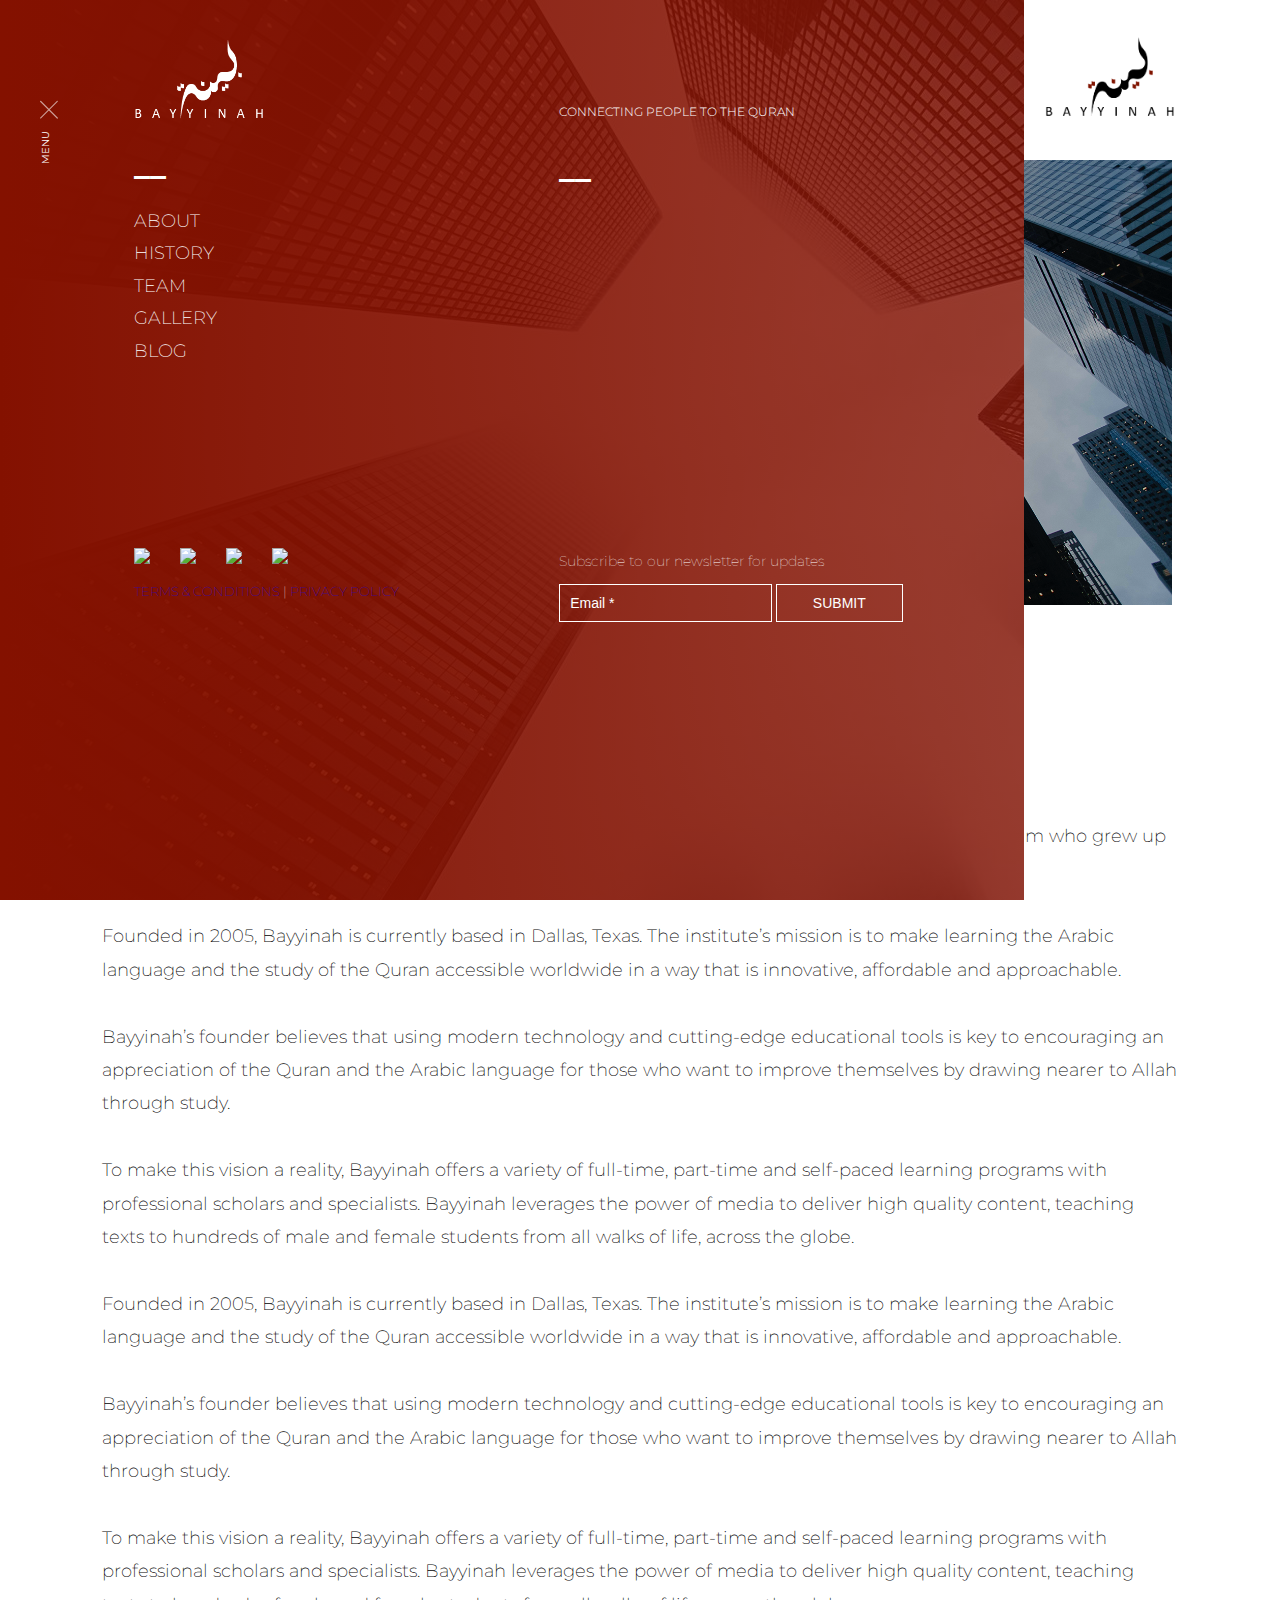
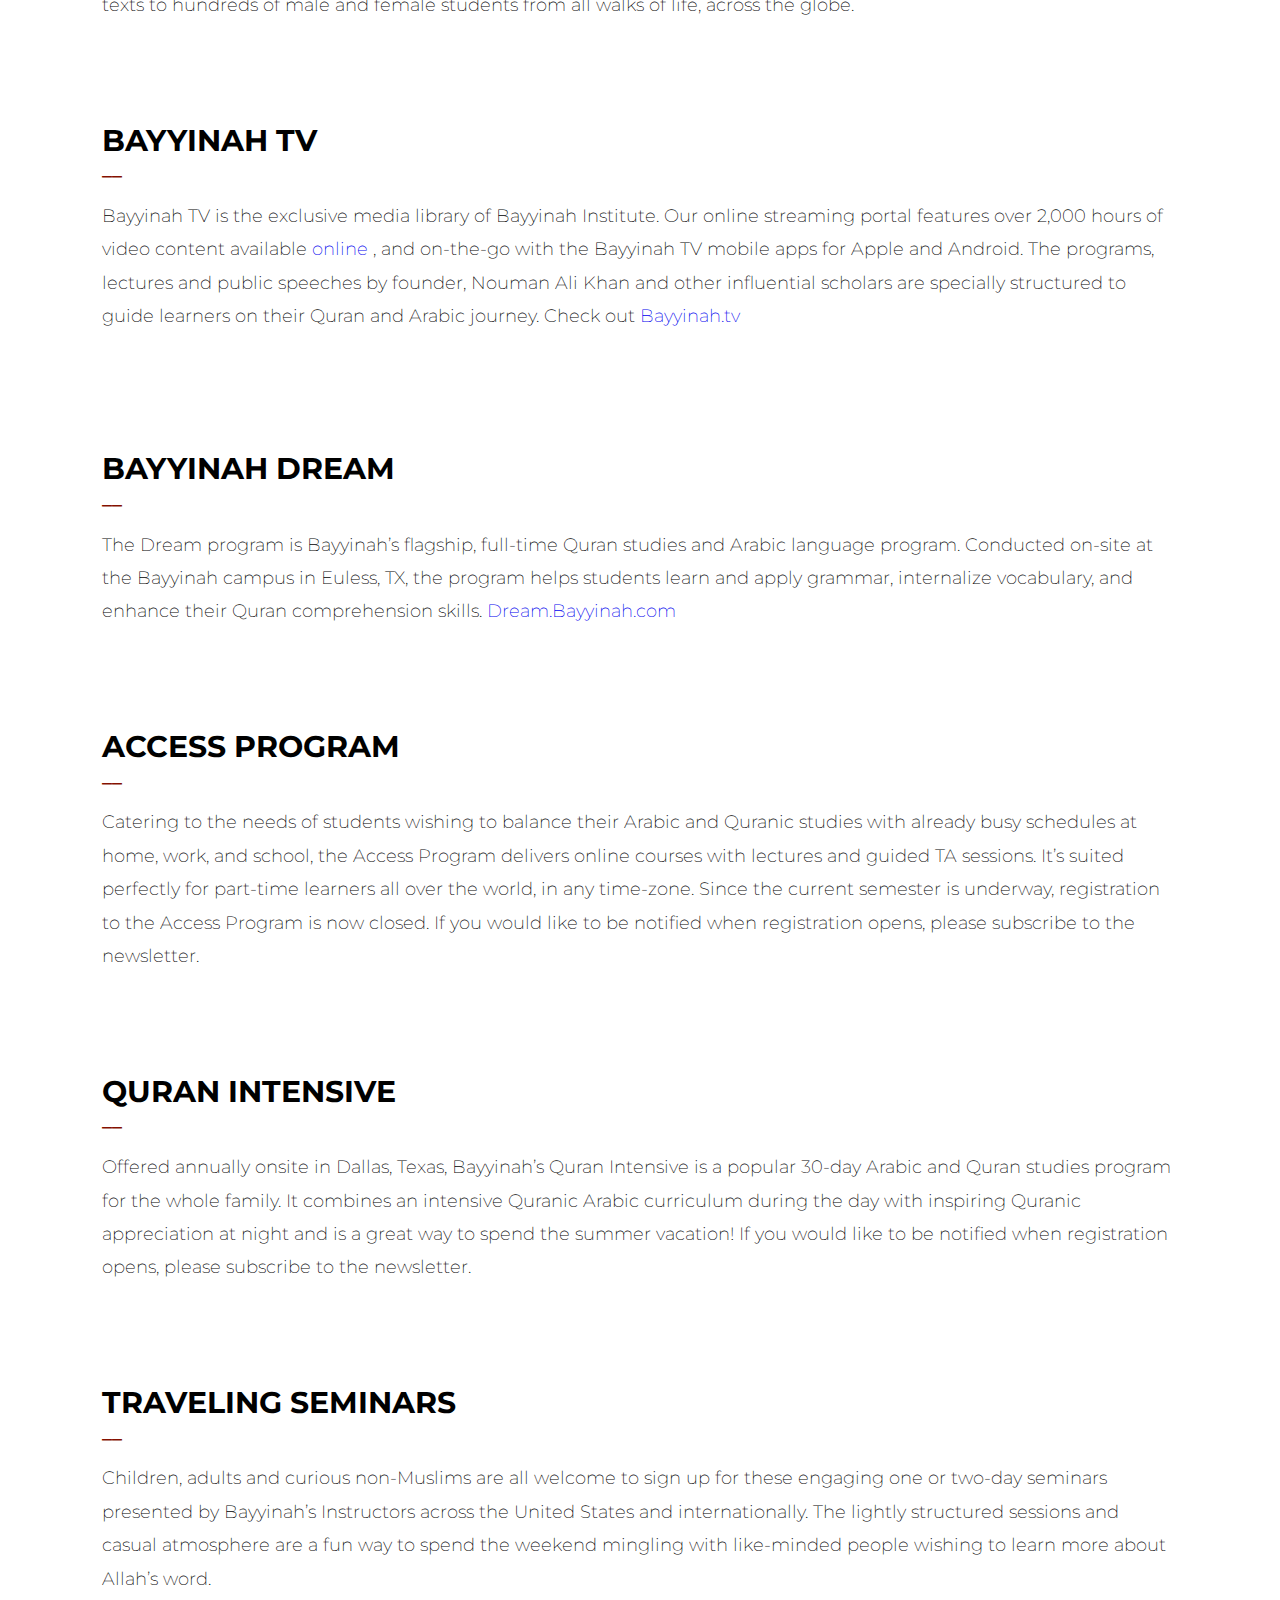
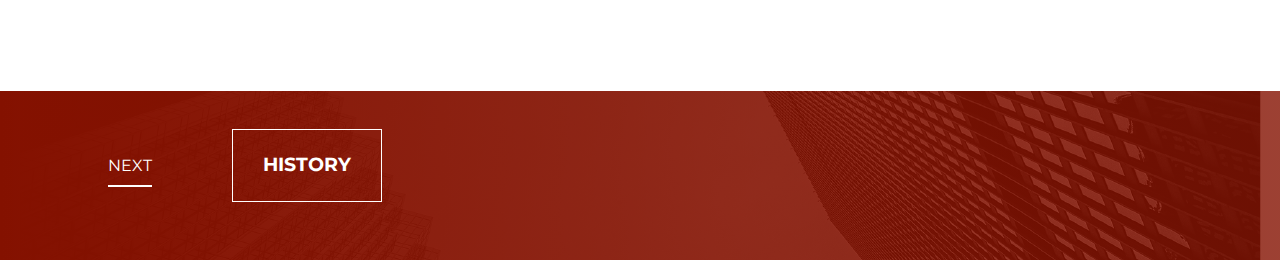
==== commit 4dcdaf67: "adding ts and pp links" ====
--- a/index.html
+++ b/index.html
@@ -63,8 +63,8 @@
                 </ul>
             </div>
             <div class="term_links">
-                <a>Terms & Conditions</a> |
-                <a>Privacy Policy</a>
+                <a href="ts.pdf" target="_blank">Terms & Conditions</a> |
+                <a href="pp.pdf" target="_blank">Privacy Policy</a>
             </div>
         </div>
         <!--Middle Section End-->
--- a/css/styles.css
+++ b/css/styles.css
@@ -220,6 +220,11 @@
   padding: 20px 100px;
   background: white;
   z-index: 4;
+  -webkit-transition: all 0.3s;
+  -moz-transition: all 0.3s;
+  -ms-transition: all 0.3s;
+  -o-transition: all 0.3s;
+  transition: all 0.3s;
 }
 .header ul {
   float: left;
@@ -856,7 +861,7 @@
 .gallery-wrapper{
   top: 4em;
   position: relative;
-  padding: 10px 0px 150px 0px;
+  padding: 10px 0px 0px 0px;
   display: flex;
   flex-wrap: wrap;
   flex-direction: column;
@@ -864,6 +869,9 @@
 
 .gallery-section{
 padding: 10px 60px 150px 60px;
+}
+.gallery-section-image{
+  box-shadow: 7px -7px #841100;
 }
 .live-events-gallery{
   background : -moz-linear-gradient(0% 50% 0deg,rgba(0, 0, 0, 0.8) 0%,rgba(0, 0, 0, 0.2) 100%);
@@ -1149,6 +1157,38 @@
 .hidden{
   display: none;
 }
+
+.smaller{
+  -webkit-transition: all 0.3s;
+  -moz-transition: all 0.3s;
+  -ms-transition: all 0.3s;
+  -o-transition: all 0.3s;
+  transition: all 0.3s;
+}
+.smaller>.header{
+  padding: 0 100px;
+  -webkit-transition: all 0.3s;
+  -moz-transition: all 0.3s;
+  -ms-transition: all 0.3s;
+  -o-transition: all 0.3s;
+  transition: all 0.3s;
+}
+.smaller>.header>ul>li>.section-title{
+  display: none;
+  -webkit-transition: all 0.3s;
+  -moz-transition: all 0.3s;
+  -ms-transition: all 0.3s;
+  -o-transition: all 0.3s;
+  transition: all 0.3s;
+}
+.smaller>.header img {
+  width:70px;
+  -webkit-transition: all 0.3s;
+  -moz-transition: all 0.3s;
+  -ms-transition: all 0.3s;
+  -o-transition: all 0.3s;
+  transition: all 0.3s;
+}
 /* ==============================================
                  MEDIA QUERIES
 ================================================*/
@@ -1170,7 +1210,33 @@
 
 /* Landscape tablets and medium desktops */
 @media (min-width: 992px) and (max-width: 1199px) {
-
+  /* ========================================
+  BLOGS
+  ==================================*/
+  .a1-hero-background {
+    width: 100%;
+    max-width: 1280px;
+    height: 360px;
+    max-height: 700px;
+  }
+  .a2-hero-background {
+    width: 100%;
+    max-width: 1280px;
+    height: 360px;
+    max-height: 700px;
+  }
+  .a3-hero-background {
+    width: 100%;
+    max-width: 1280px;
+    height: 360px;
+    max-height: 700px;
+  }
+  .a4-hero-background {
+    width: 100%;
+    max-width: 1280px;
+    height: 360px;
+    max-height: 700px;
+  }
   .photo-wrapper{
     padding: 0 20px;
   }
@@ -1205,7 +1271,7 @@
   ====================================
   */
   .gallery-wrapper{
-    padding: 0 15px 200px 15px;
+    padding: 0 15px 00px 15px;
     top: 0;
   }
   .gallery-section {
@@ -1214,7 +1280,30 @@
   /* ========================================
   BLOGS
   ==================================*/
-
+  .a1-hero-background {
+    width: 100%;
+    max-width: 1280px;
+    height: 500px;
+    max-height: 700px;
+  }
+  .a2-hero-background {
+    width: 100%;
+    max-width: 1280px;
+    height: 500px;
+    max-height: 700px;
+  }
+  .a3-hero-background {
+    width: 100%;
+    max-width: 1280px;
+    height: 500px;
+    max-height: 700px;
+  }
+  .a4-hero-background {
+    width: 100%;
+    max-width: 1280px;
+    height: 500px;
+    max-height: 700px;
+  }
   .blog-card {
     width: 90%;
   }
@@ -1584,7 +1673,7 @@
  ====================================
  */
   .gallery-wrapper{
-    padding: 0 15px 200px 15px;
+    padding: 0 15px 0px 15px;
     top: 0;
   }
   .gallery-section {
@@ -1593,7 +1682,9 @@
   .live-events-gallery, .behind-the-scenes-gallery, .student-life-gallery{
     height: 180px;
   }
-
+  .gallery-section-image {
+    box-shadow: 4px -4px #841100;
+  }
   /*==============================
   BLOG
   ===============================*/
@@ -1614,6 +1705,24 @@
     font-weight: 700;
   }
   .a1-hero-background {
+    width: 100%;
+    max-width: 1280px;
+    height: 230px;
+    max-height: 700px;
+  }
+  .a2-hero-background {
+    width: 100%;
+    max-width: 1280px;
+    height: 230px;
+    max-height: 700px;
+  }
+  .a3-hero-background {
+    width: 100%;
+    max-width: 1280px;
+    height: 230px;
+    max-height: 700px;
+  }
+  .a4-hero-background {
     width: 100%;
     max-width: 1280px;
     height: 230px;
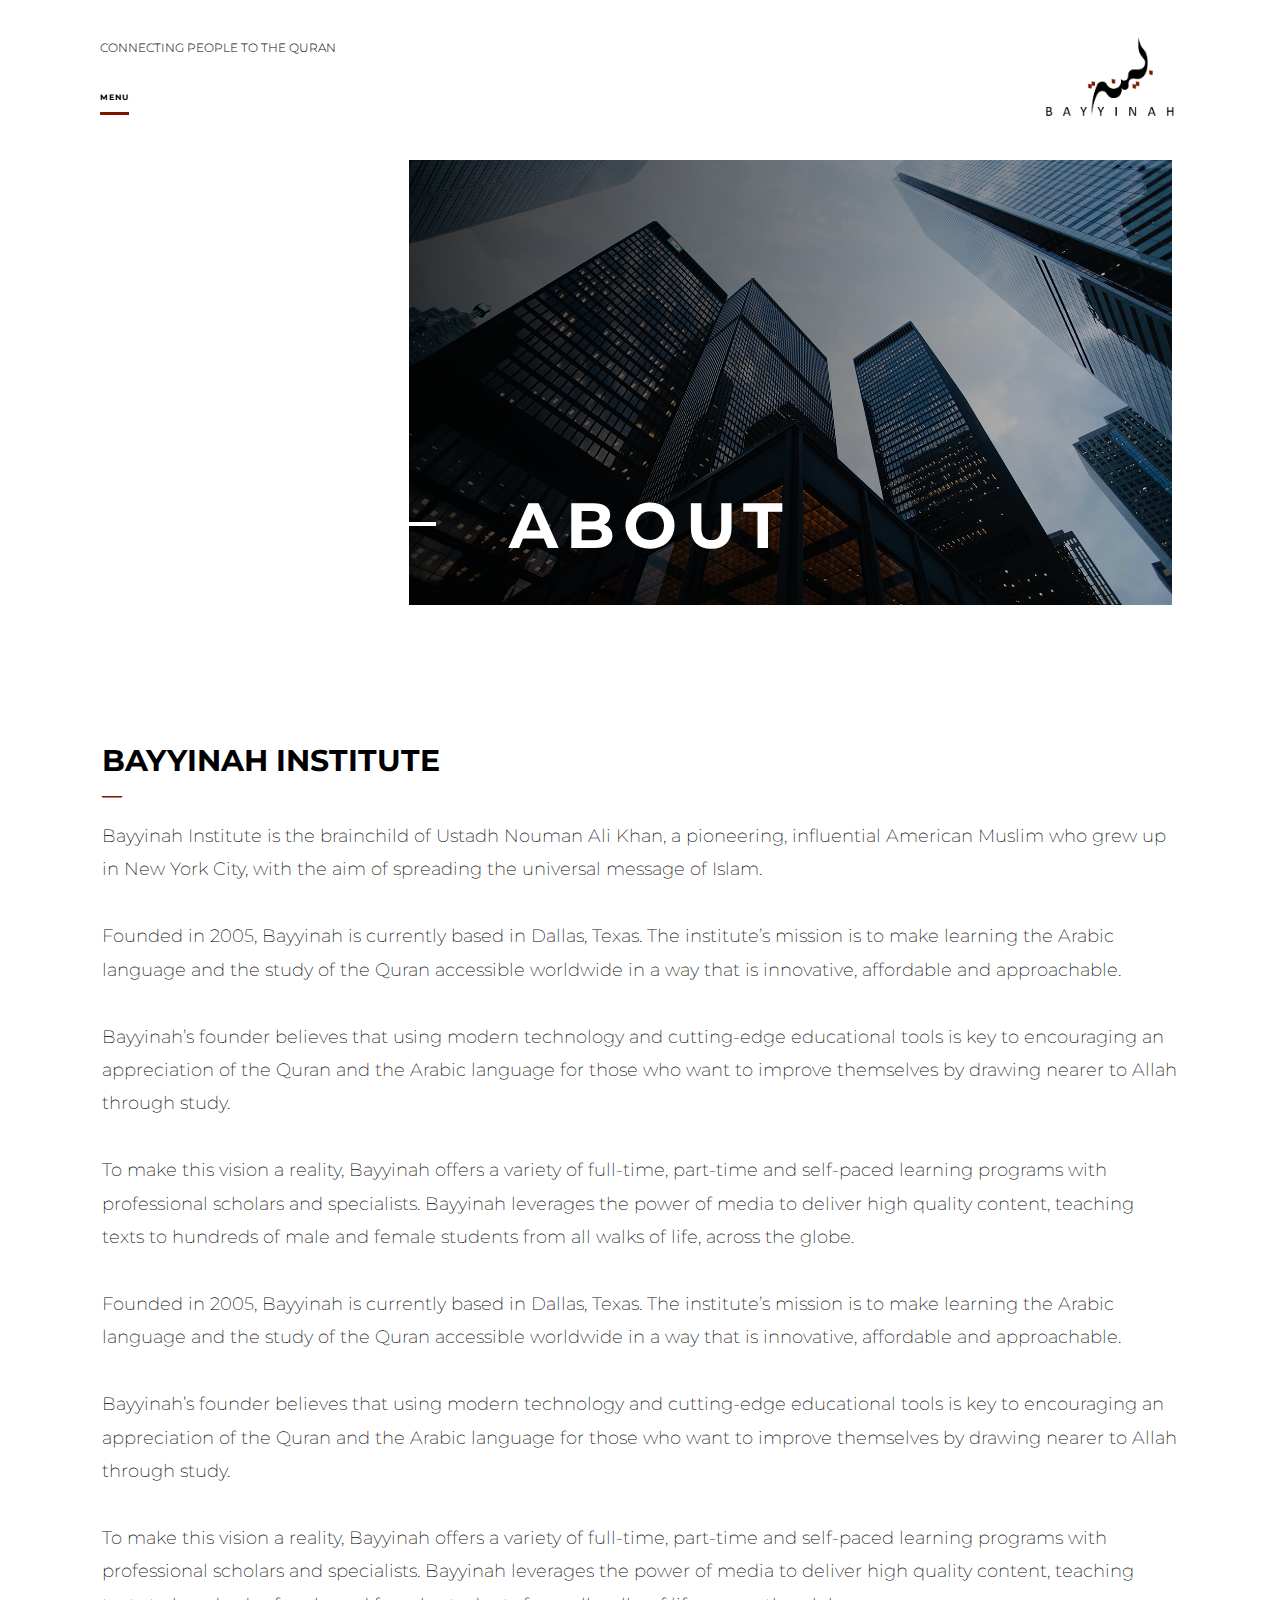
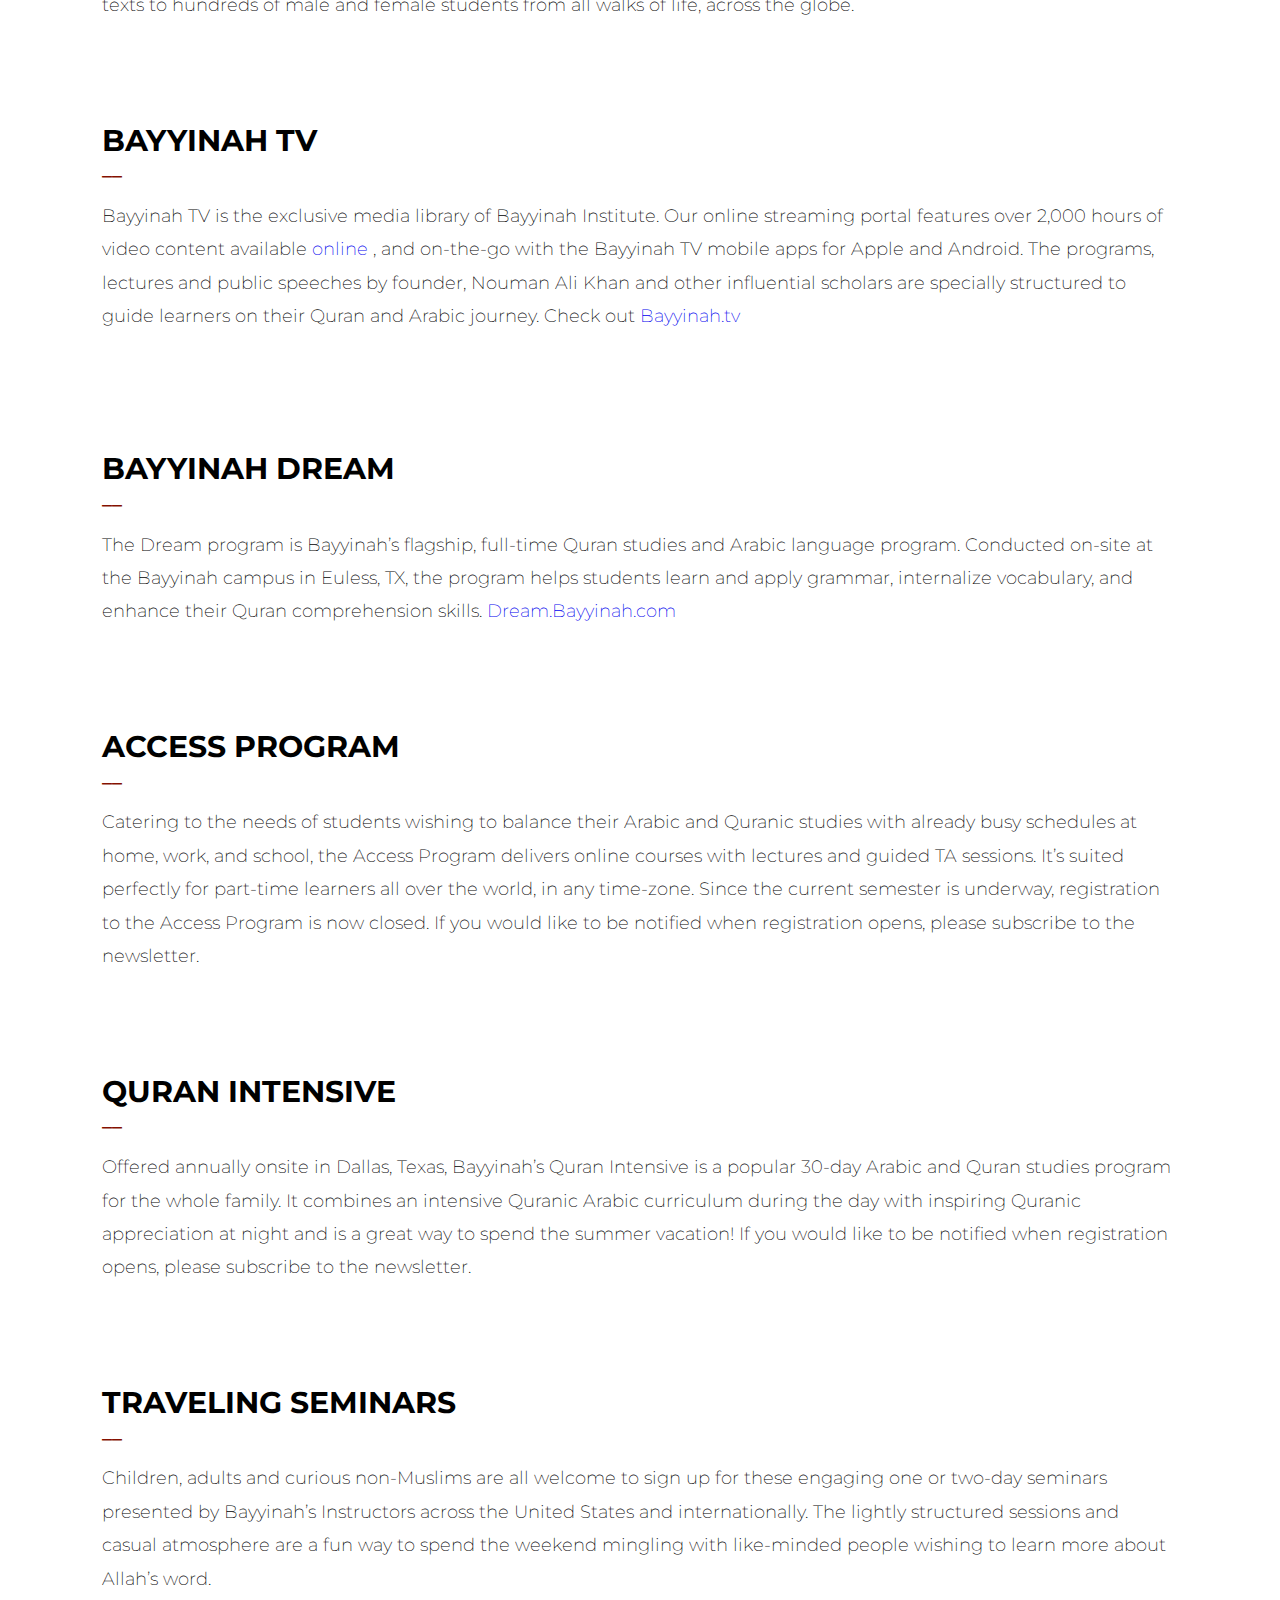
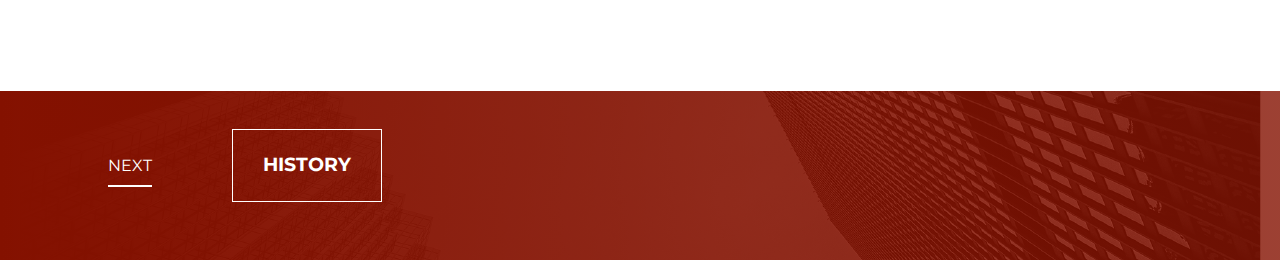
==== commit 99e5e9af: "fixed issues" ====
--- a/index.html
+++ b/index.html
@@ -9,9 +9,9 @@
     <link rel="stylesheet" href="css/font-awesome.css">
     <meta content="width=device-width, initial-scale=1, maximum-scale=1, user-scalable=no" name="viewport">
 </head>
-<body>
+<body class="active-nav">
 <!--          MENU NAVIGATION                    -->
-<section class="navigation-menu clear">
+<section class="navigation-menu clear hidden">
     <div class="wrapper-menu clear">
         <div class="nav-box left-section clear">
             <a href="#" class="menu-logo"><img src="Assets/menu-x.png"></a>
@@ -164,6 +164,7 @@
     <a href="history.html" class="footer-button"><h4> History </h4></a>
 </footer>
 <script src="https://code.jquery.com/jquery-2.1.3.min.js"></script>
+<script src="https://cdn.jsdelivr.net/npm/js-cookie@2/src/js.cookie.min.js"></script>
 <script src="https://cdnjs.cloudflare.com/ajax/libs/ScrollMagic/2.0.5/ScrollMagic.min.js"></script>
 <script src="https://cdnjs.cloudflare.com/ajax/libs/ScrollMagic/2.0.5/plugins/debug.addIndicators.js"></script>
 <script type="text/javascript" src="https://fm131.infusionsoft.com/app/webTracking/getTrackingCode"></script>
--- a/css/styles.css
+++ b/css/styles.css
@@ -115,6 +115,15 @@
 
 .main-links{
   padding-left: 0px;
+}
+
+.term_links>a{
+  color: white;
+  text-decoration: none;
+}
+
+.bold{
+  font-weight: 500!important;
 }
 
 .main-links li a{
@@ -1884,9 +1893,13 @@
 
   .header2 > .menu_class {
     display: inline-block;
-    padding: 32px 0 0 34px;
+    padding: 13px;
     font-size: 9pt;
     font-weight: 500;
+    position: fixed;
+    background: rgba(0,0,0,0.6);
+    top: 20px;
+    left: 30px;
   }
 
   a.white {
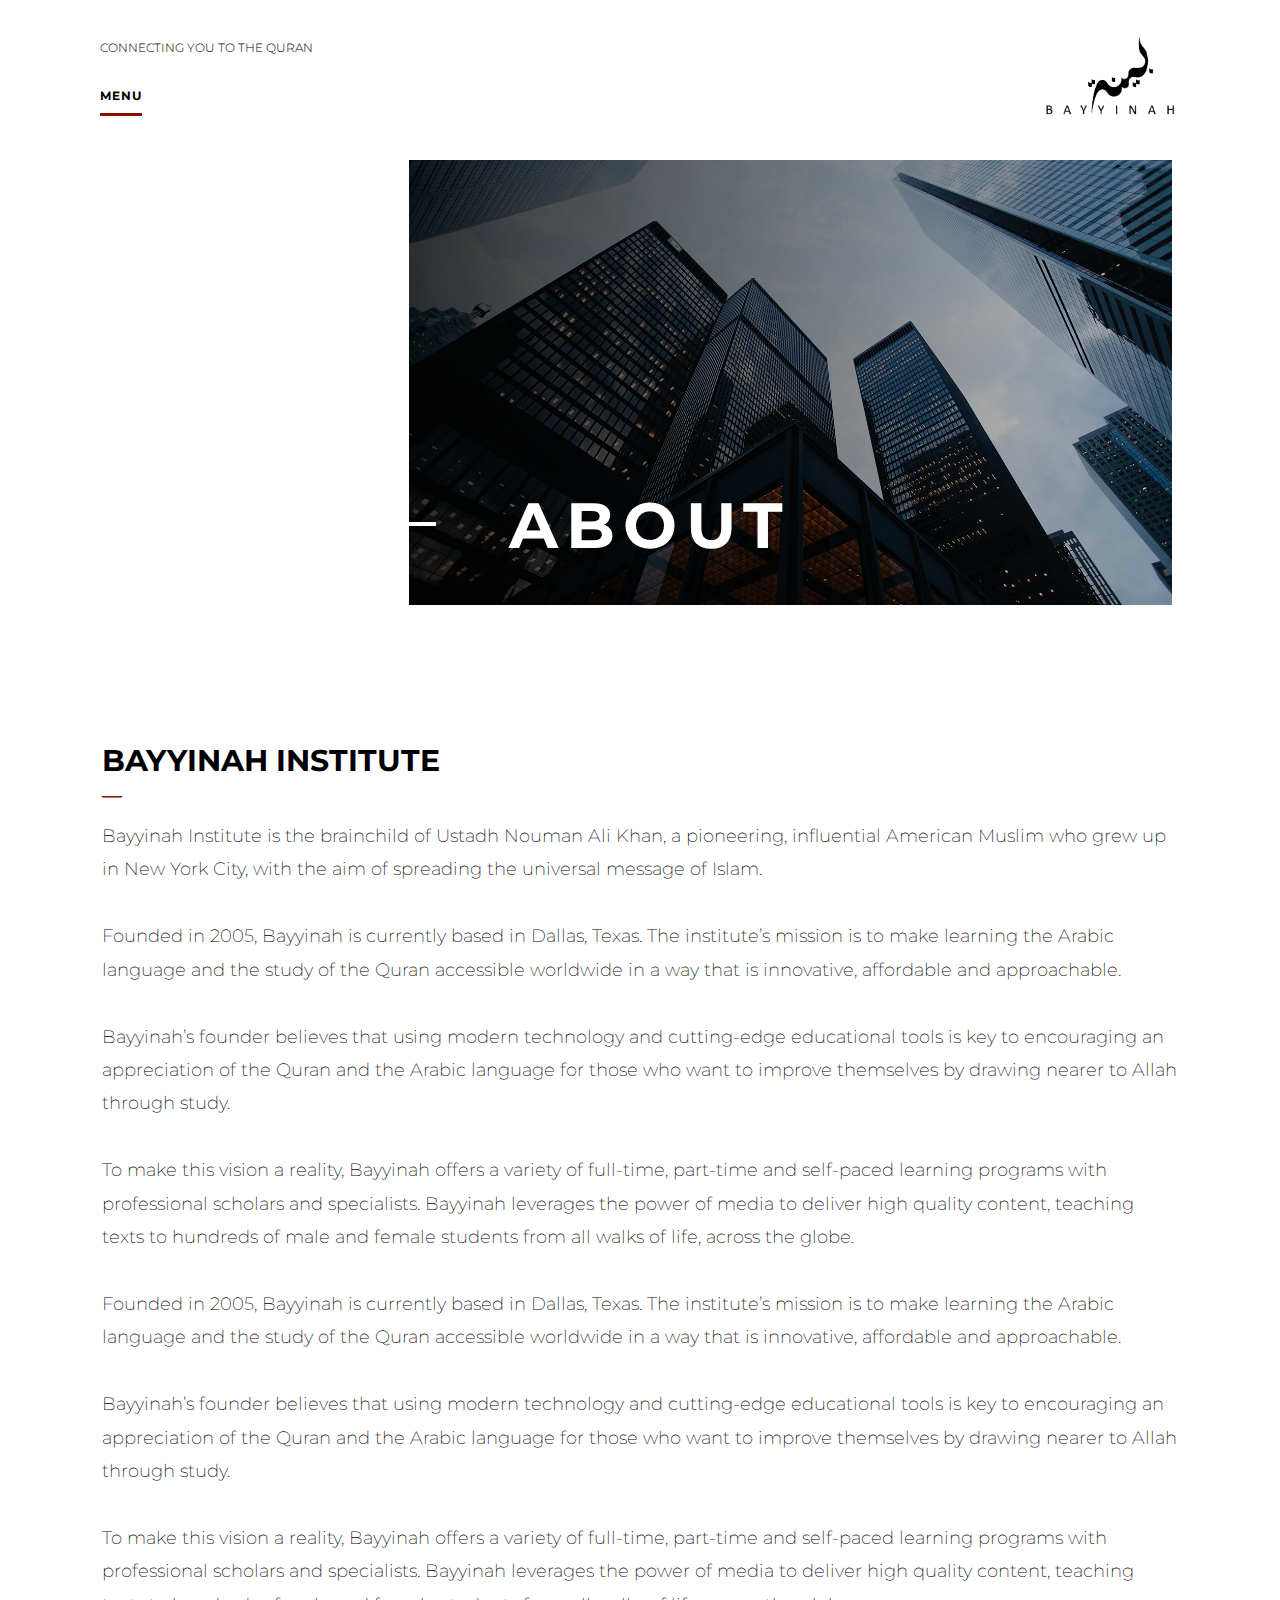
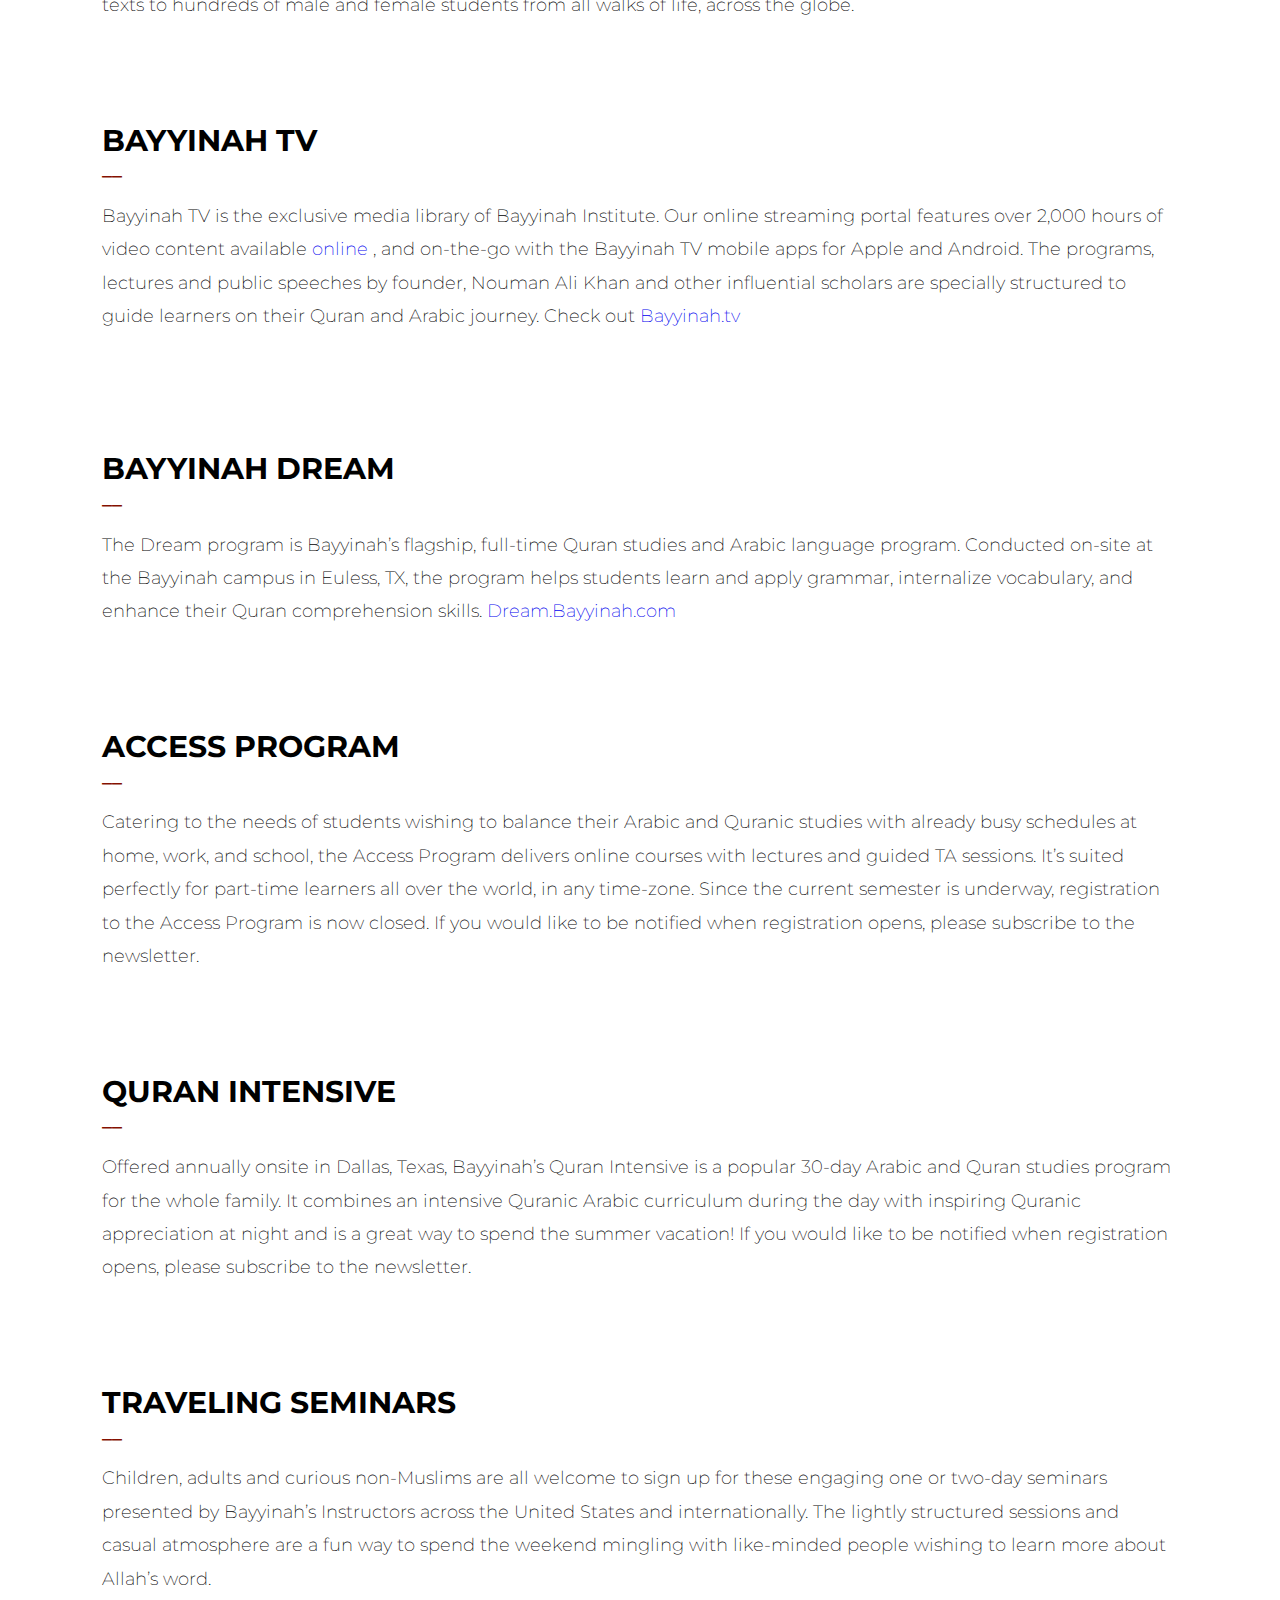
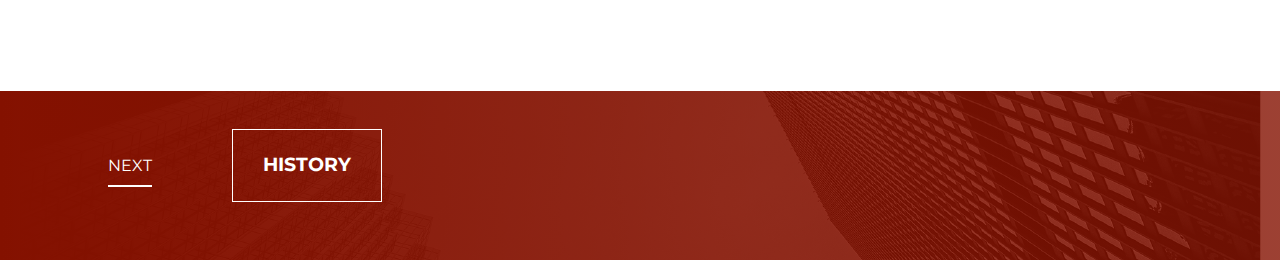
==== commit 2dd91c14: "edits" ====
--- a/index.html
+++ b/index.html
@@ -69,7 +69,7 @@
         </div>
         <!--Middle Section End-->
         <div class="nav-box right-section clear">
-            <h4 class="section-title"> Connecting People to The Quran</h4>
+            <h4 class="section-title"> Connecting you to The Quran</h4>
             <h1 class="underline">__</h1>
             <div class="middle">
                 <p class="section-description"></p>
@@ -96,9 +96,8 @@
     <div class="header clear">
         <ul class="clear">
             <li><img src="img/red_black.png"></li>
-
             <li>
-                <h3 class="section-title">Connecting People to The Quran</h3></li>
+                <h3 class="section-title">Connecting you to The Quran</h3></li>
             <li><a href="#" class="menu-logo"><span class="menu-undeline">MENU</span></a></li>
         </ul>
     </div>
--- a/css/styles.css
+++ b/css/styles.css
@@ -257,7 +257,7 @@
   border-bottom: 3px solid #841100;
   padding-bottom:10px;
   color: black;
-  font-size: 8px;
+  font-size: 12px;
   font-weight: 700;
   letter-spacing: 1px;
 }
@@ -536,7 +536,7 @@
   letter-spacing: 6.2pt;
 }
 .section-image-text-small{
-  font-size: 24pt;
+  font-size: 48pt;
 }
 
 .section-image-text::after{
@@ -1075,7 +1075,7 @@
 .a1-hero-background {
   width: 100%;
   margin:0 auto;
-  max-width: 1280px;
+  /*max-width: 1280px;*/
   height: 699px;
   background-image: url("../Assets/article-one-bg.jpg");
   background-size: cover;
@@ -1084,7 +1084,7 @@
 }
 .a2-hero-background{
   width: 100%;
-  max-width: 1280px;
+  /*max-width: 1280px;*/
   height: 699px;
   background-image: url("../Assets/article-two-bg.jpg");
   background-size: cover;
@@ -1094,7 +1094,7 @@
 
 .a3-hero-background{
   width: 100%;
-  max-width: 1280px;
+  /*max-width: 1280px;*/
   height: 699px;
   background-image: url("../Assets/article-three-bg.jpg");
   background-size: cover;
@@ -1104,7 +1104,7 @@
 
 .a4-hero-background{
   width: 100%;
-  max-width: 1280px;
+  /*max-width: 1280px;*/
   height: 699px;
   background-image: url("../Assets/article-four-bg.jpg");
   background-size: cover;
@@ -1113,8 +1113,10 @@
 }
 
 .blog-title-holder .social-icons{
-  padding: 0px 80px;
+  padding: 20px 80px;
   width: 100%;
+  max-width: 1280px;
+  margin: 0 auto;
 }
 
 .blog-title-holder .social-icons ul{
@@ -1130,6 +1132,8 @@
 
 .blog-body-wrapper{
   padding: 10px 80px;
+  max-width: 1280px;
+  margin: 0 auto;
 }
 
 .blog-main-body p{
@@ -1224,7 +1228,7 @@
   ==================================*/
   .a1-hero-background {
     width: 100%;
-    max-width: 1280px;
+    /*max-width: 1280px;*/
     height: 360px;
     max-height: 700px;
   }
@@ -1291,7 +1295,7 @@
   ==================================*/
   .a1-hero-background {
     width: 100%;
-    max-width: 1280px;
+    /*max-width: 1280px;*/
     height: 500px;
     max-height: 700px;
   }
@@ -1715,7 +1719,7 @@
   }
   .a1-hero-background {
     width: 100%;
-    max-width: 1280px;
+    /*max-width: 1280px;*/
     height: 230px;
     max-height: 700px;
   }
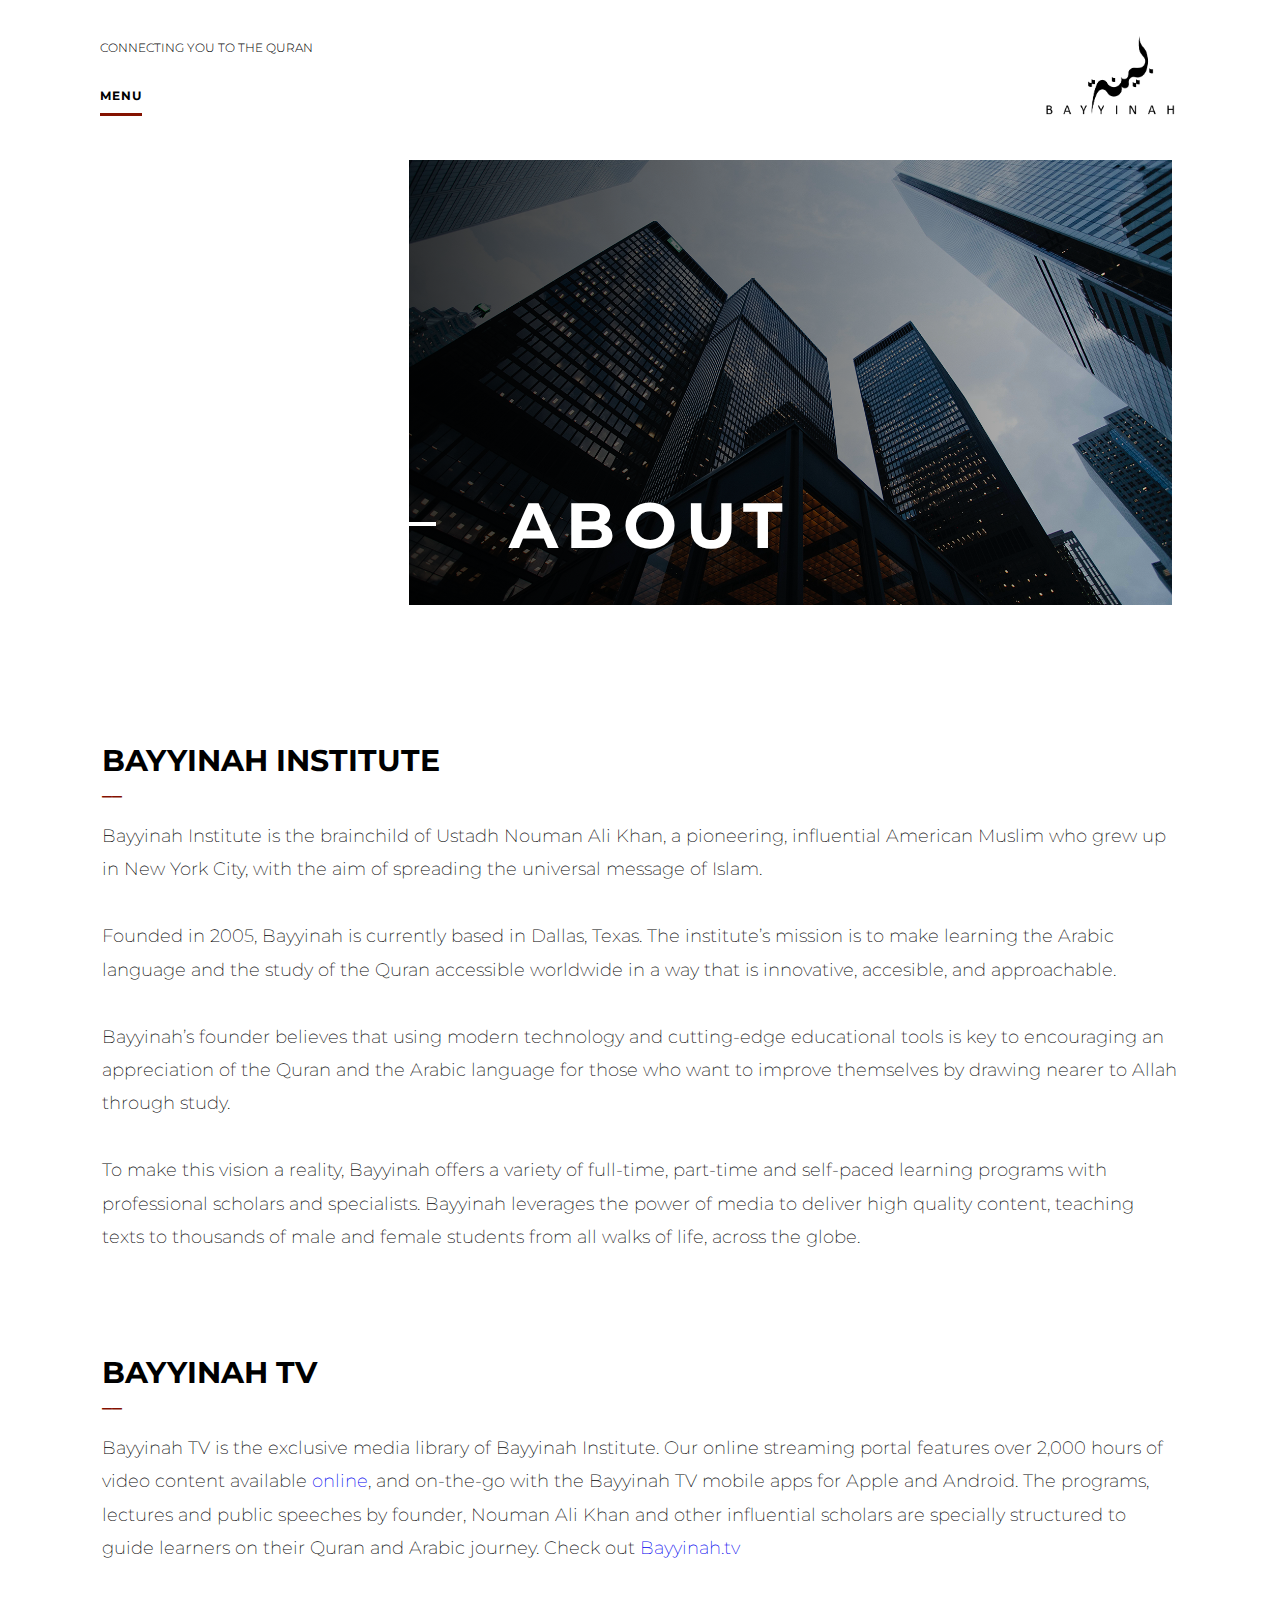
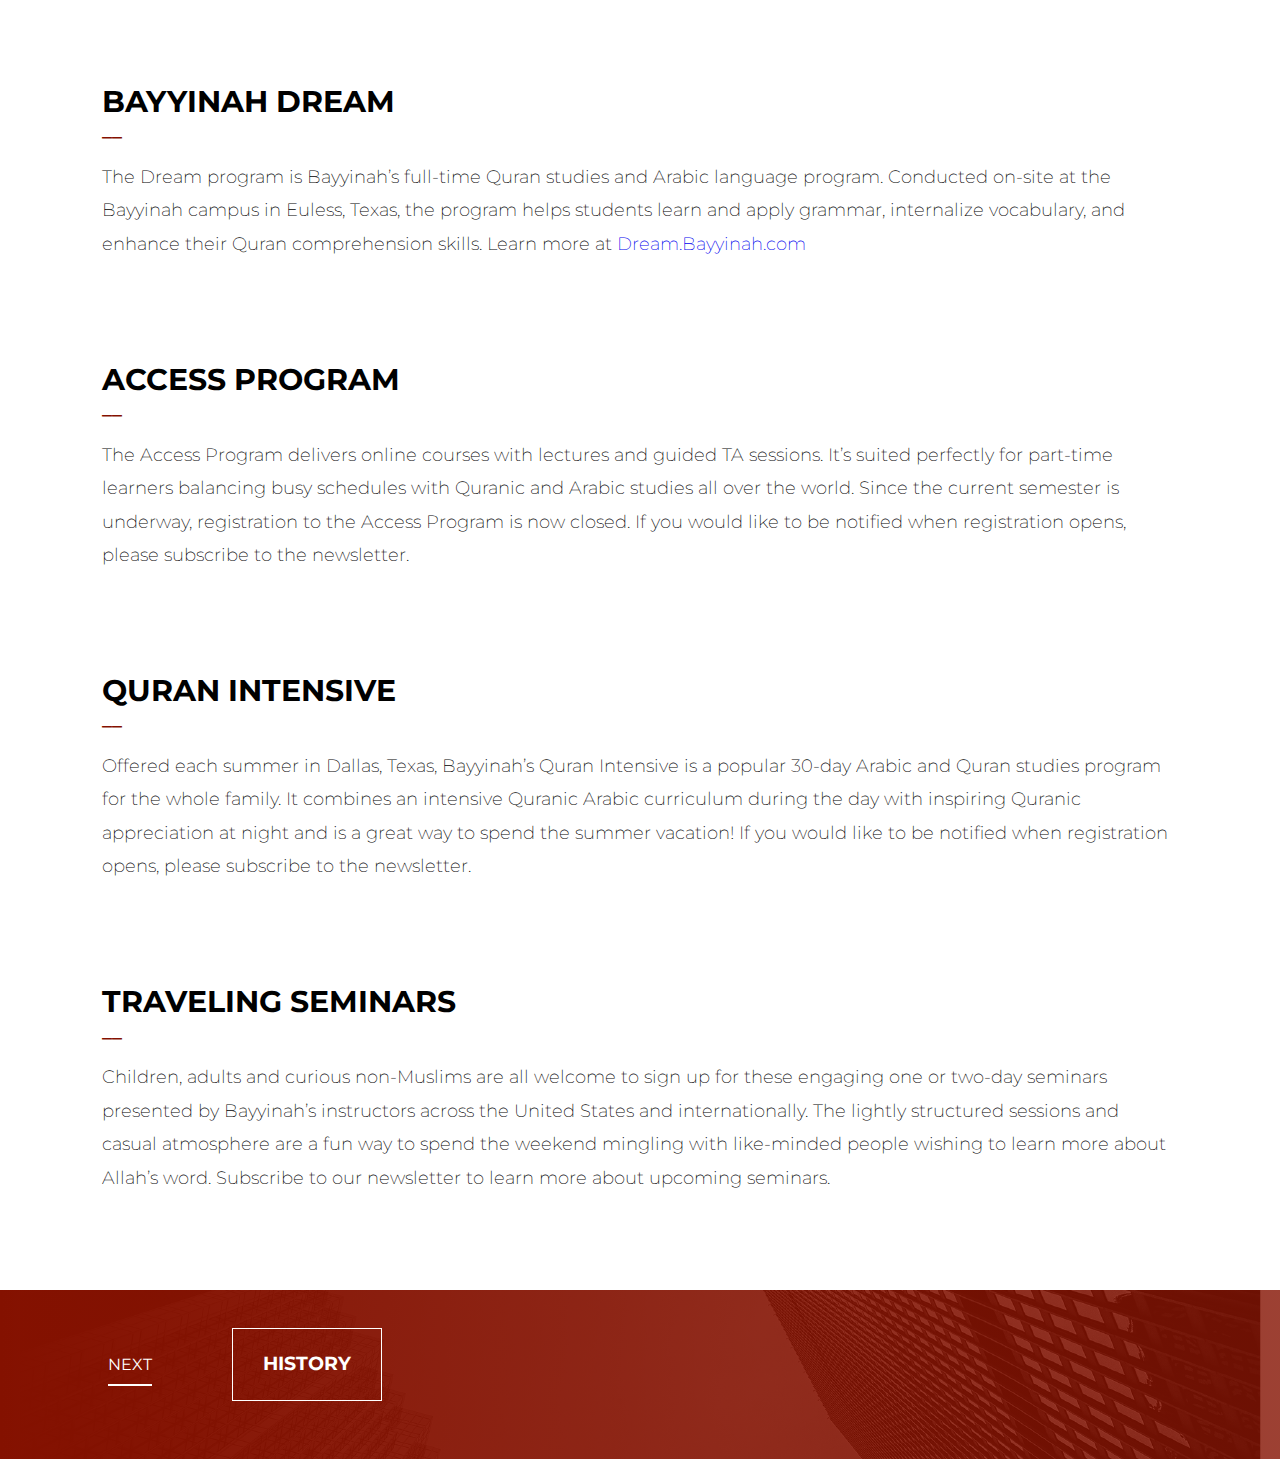
==== commit 432d0629: "edits" ====
--- a/index.html
+++ b/index.html
@@ -123,39 +123,37 @@
       <div class="department-section>">
         <a href= " "><h2  class="department-title">Bayyinah Institute</h2></a>
           <span class="underline-title">__</span>
-            <p><span class="more">Bayyinah Institute is the brainchild of Ustadh Nouman Ali Khan, a pioneering, influential American Muslim who grew up in New York City, with the aim of spreading the universal message of Islam.</br></br>Founded in 2005, Bayyinah is currently based in Dallas, Texas. The institute’s mission is to make learning the Arabic language and the study of the Quran accessible worldwide in a way that is innovative, affordable and approachable.
+            <p><span class="more">Bayyinah Institute is the brainchild of Ustadh Nouman Ali Khan, a pioneering, influential American Muslim who grew up in New York City, with the aim of spreading the universal message of Islam.</br></br>Founded in 2005, Bayyinah is currently based in Dallas, Texas. The institute’s mission is to make learning the Arabic language and the study of the Quran accessible worldwide in a way that is innovative, accesible, and approachable.
             </br></br>Bayyinah’s founder believes that using modern technology and cutting-edge educational tools is key to encouraging an appreciation of the Quran and the Arabic language for those who want to improve themselves by drawing nearer to Allah through study.
-          </br></br>To make this vision a reality, Bayyinah offers a variety of full-time, part-time and self-paced learning programs with professional scholars and specialists. Bayyinah leverages the power of media to deliver high quality content, teaching texts to hundreds of male and female students from all walks of life, across the globe.
-        </br></br>Founded in 2005, Bayyinah is currently based in Dallas, Texas. The institute’s mission is to make learning the Arabic language and the study of the Quran accessible worldwide in a way that is innovative, affordable and approachable.
-      </br></br>Bayyinah’s founder believes that using modern technology and cutting-edge educational tools is key to encouraging an appreciation of the Quran and the Arabic language for those who want to improve themselves by drawing nearer to Allah through study.
-    </br></br>To make this vision a reality, Bayyinah offers a variety of full-time, part-time and self-paced learning programs with professional scholars and specialists. Bayyinah leverages the power of media to deliver high quality content, teaching texts to hundreds of male and female students from all walks of life, across the globe.</span> </p>
+          </br></br>To make this vision a reality, Bayyinah offers a variety of full-time, part-time and self-paced learning programs with professional scholars and specialists. Bayyinah leverages the power of media to deliver high quality content, teaching texts to thousands of male and female students from all walks of life, across the globe.
+        </span> </p>
       </div>
       <div class="department-section>">
         <h2 class="department-title"><a href="http://bayyinah.tv" target="blank">Bayyinah TV</a></h2>
           <span class="underline-title">__</span>
-            <p>Bayyinah TV is the exclusive media library of Bayyinah Institute. Our online streaming portal features over 2,000 hours of video content available <span class="underline-link"> online </span>, and on-the-go with the Bayyinah TV mobile apps for Apple and Android. The programs, lectures and public speeches by founder, Nouman Ali Khan and other influential scholars are specially structured to guide learners on their Quran and Arabic journey. Check out <a href="http://bayyinah.tv" target="_blank">
+            <p>Bayyinah TV is the exclusive media library of Bayyinah Institute. Our online streaming portal features over 2,000 hours of video content available <a href="http://bayyinah.tv" target="_blank"><span class="underline-link"> online</span></a>, and on-the-go with the Bayyinah TV mobile apps for Apple and Android. The programs, lectures and public speeches by founder, Nouman Ali Khan and other influential scholars are specially structured to guide learners on their Quran and Arabic journey. Check out <a href="http://bayyinah.tv" target="_blank">
               <span class="underline-link"> Bayyinah.tv</a></p>
 </p>
       </div>
       <div class="department-section>">
         <h2 class="department-title"><a href="http://dream.bayyinah.com" target="blank">Bayyinah Dream</a></h2>
           <span class="underline-title">__</span>
-            <p>The Dream program is Bayyinah’s flagship, full-time Quran studies and Arabic language program. Conducted on-site at the Bayyinah campus in Euless, TX, the program helps students learn and apply grammar, internalize vocabulary, and enhance their Quran comprehension skills. <a href="http://dream.bayyinah.com" target="_blank" ><span class="underline-link">Dream.Bayyinah.com</span></a></p>
+            <p>The Dream program is Bayyinah’s full-time Quran studies and Arabic language program. Conducted on-site at the Bayyinah campus in Euless, Texas, the program helps students learn and apply grammar, internalize vocabulary, and enhance their Quran comprehension skills. Learn more at <a href="http://dream.bayyinah.com" target="_blank" ><span class="underline-link">Dream.Bayyinah.com</span></a></p>
       </div>
       <div class="department-section>">
         <h2 class="department-title">Access Program</h2>
           <span class="underline-title">__</span>
-            <p>Catering to the needs of students wishing to balance their Arabic and Quranic studies with already busy schedules at home, work, and school, the Access Program delivers online courses with lectures and guided TA sessions. It’s suited perfectly for part-time learners all over the world, in any time-zone.  Since the current semester is underway, registration to the Access Program is now closed. If you would like to be notified when registration opens, please subscribe to the newsletter.</p>
+            <p> The Access Program delivers online courses with lectures and guided TA sessions. It’s suited perfectly for part-time learners balancing busy schedules with Quranic and Arabic studies all over the world. Since the current semester is underway, registration to the Access Program is now closed. If you would like to be notified when registration opens, please subscribe to the newsletter.</p>
       </div>
       <div class="department-section>">
         <h2 class="department-title">Quran Intensive</h2>
           <span class="underline-title">__</span>
-            <p>Offered annually onsite in Dallas, Texas, Bayyinah’s Quran Intensive is a popular 30-day Arabic and Quran studies program for the whole family. It combines an intensive Quranic Arabic curriculum during the day with inspiring Quranic appreciation at night and is a great way to spend the summer vacation! If you would like to be notified when registration opens, please subscribe to the newsletter.</p>
+            <p>Offered each summer in Dallas, Texas, Bayyinah’s Quran Intensive is a popular 30-day Arabic and Quran studies program for the whole family. It combines an intensive Quranic Arabic curriculum during the day with inspiring Quranic appreciation at night and is a great way to spend the summer vacation! If you would like to be notified when registration opens, please subscribe to the newsletter.</p>
       </div>
       <div class="department-section>">
         <h2 class="department-title">Traveling Seminars</h2>
           <span class="underline-title">__</span>
-            <p>Children, adults and curious non-Muslims are all welcome to sign up for these engaging one or two-day seminars presented by Bayyinah’s Instructors across the United States and internationally. The lightly structured sessions and casual atmosphere are a fun way to spend the weekend mingling with like-minded people wishing to learn more about Allah’s word. </p>
+            <p>Children, adults and curious non-Muslims are all welcome to sign up for these engaging one or two-day seminars presented by Bayyinah’s instructors across the United States and internationally. The lightly structured sessions and casual atmosphere are a fun way to spend the weekend mingling with like-minded people wishing to learn more about Allah’s word. Subscribe to our newsletter to learn more about upcoming seminars.</p>
       </div>
   </section>
   <footer class="footer-vision">
--- a/css/styles.css
+++ b/css/styles.css
@@ -441,7 +441,7 @@
   background : -ms-linear-gradient(0deg, rgba(0, 0, 0, 0.8) 0%, rgba(0, 0, 0, 0.2) 100%);
   -ms-filter: "progid:DXImageTransform.Microsoft.gradient(startColorstr='#000000', endColorstr='#000000' ,GradientType=0)";
   background : linear-gradient(90deg, rgba(0, 0, 0, 0.8) 0%, rgba(0, 0, 0, 0.2) 100%),
-  url("../Assets/Gallery-Background-Image.png")center; /* W3C, IE10+, FF16+, Chrome26+, Opera12+, Safari7+ */
+  url("../Assets/Gallery-Background-Image.jpg")center; /* W3C, IE10+, FF16+, Chrome26+, Opera12+, Safari7+ */
   filter: progid:DXImageTransform.Microsoft.gradient(startColorstr='#000000',endColorstr='#000000' , GradientType=1);
   background-repeat: no-repeat;
   background-size: cover;
@@ -1378,6 +1378,7 @@
   }
 
   .main-section-image {
+    margin-top: -10px;
     height: 350px;
   }
 
@@ -1411,6 +1412,7 @@
   .left-section .menu-logo, .left-section {
     color: rgba(255,255,255,0.6)
   }
+
 
   .right-section {
     display: none;
@@ -1473,6 +1475,10 @@
     padding-top: 15px;
     position: relative;
     z-index: 2;
+    height: 130px;
+    background-color: white;
+    position: fixed;
+    width: 100%;
   }
 
   .header2 > .menu_class {
@@ -1483,7 +1489,7 @@
   }
 
   a.white {
-    color: #ffffff !important;
+    color: #000 !important;
   }
 
   .header2 > .menu_class > a {
@@ -1600,7 +1606,7 @@
   .main-section-image {
     width: 100%;
     left: initial;
-    margin-top: -80px;
+    margin-top: -20px;
     z-index: 1;
   }
 
@@ -1897,17 +1903,29 @@
 
   .header2 > .menu_class {
     display: inline-block;
-    padding: 13px;
+    padding: 30px;
     font-size: 9pt;
     font-weight: 500;
-    position: fixed;
-    background: rgba(0,0,0,0.6);
+    /*position: fixed;*/
+    /*background: rgba(0,0,0,0.6);*/
     top: 20px;
     left: 30px;
+
   }
 
   a.white {
-    color: #ffffff !important;
+    color: #000 !important;
+  }
+
+  .header2 {
+    display: block;
+    padding-top: 25px;
+    position: relative;
+    z-index: 2;
+    height: 130px;
+    background-color: white;
+    position: fixed;
+    width: 100%;
   }
 
   .header2 > .menu_class > a {
@@ -1927,6 +1945,7 @@
   }
 
   .header_logo_class > img {
+    padding-top: 15px;
     width: 100px;
   }
 
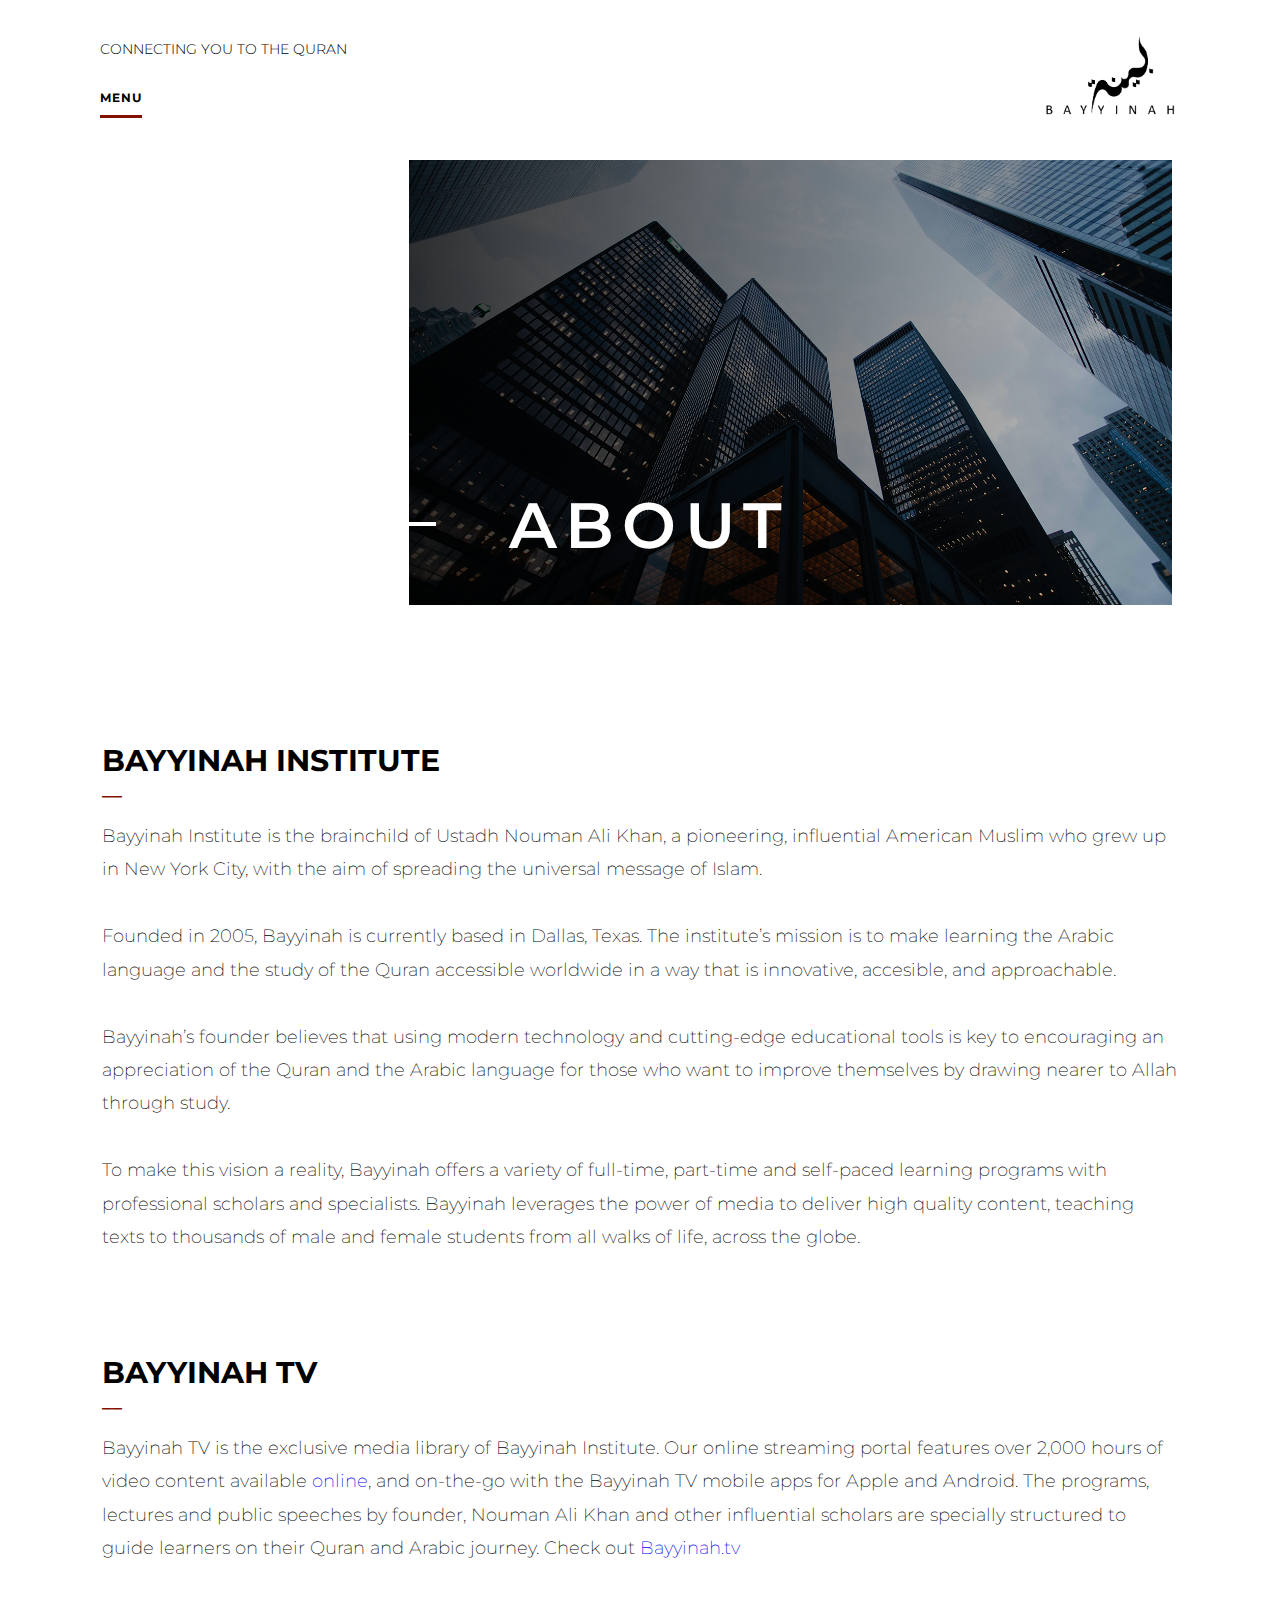
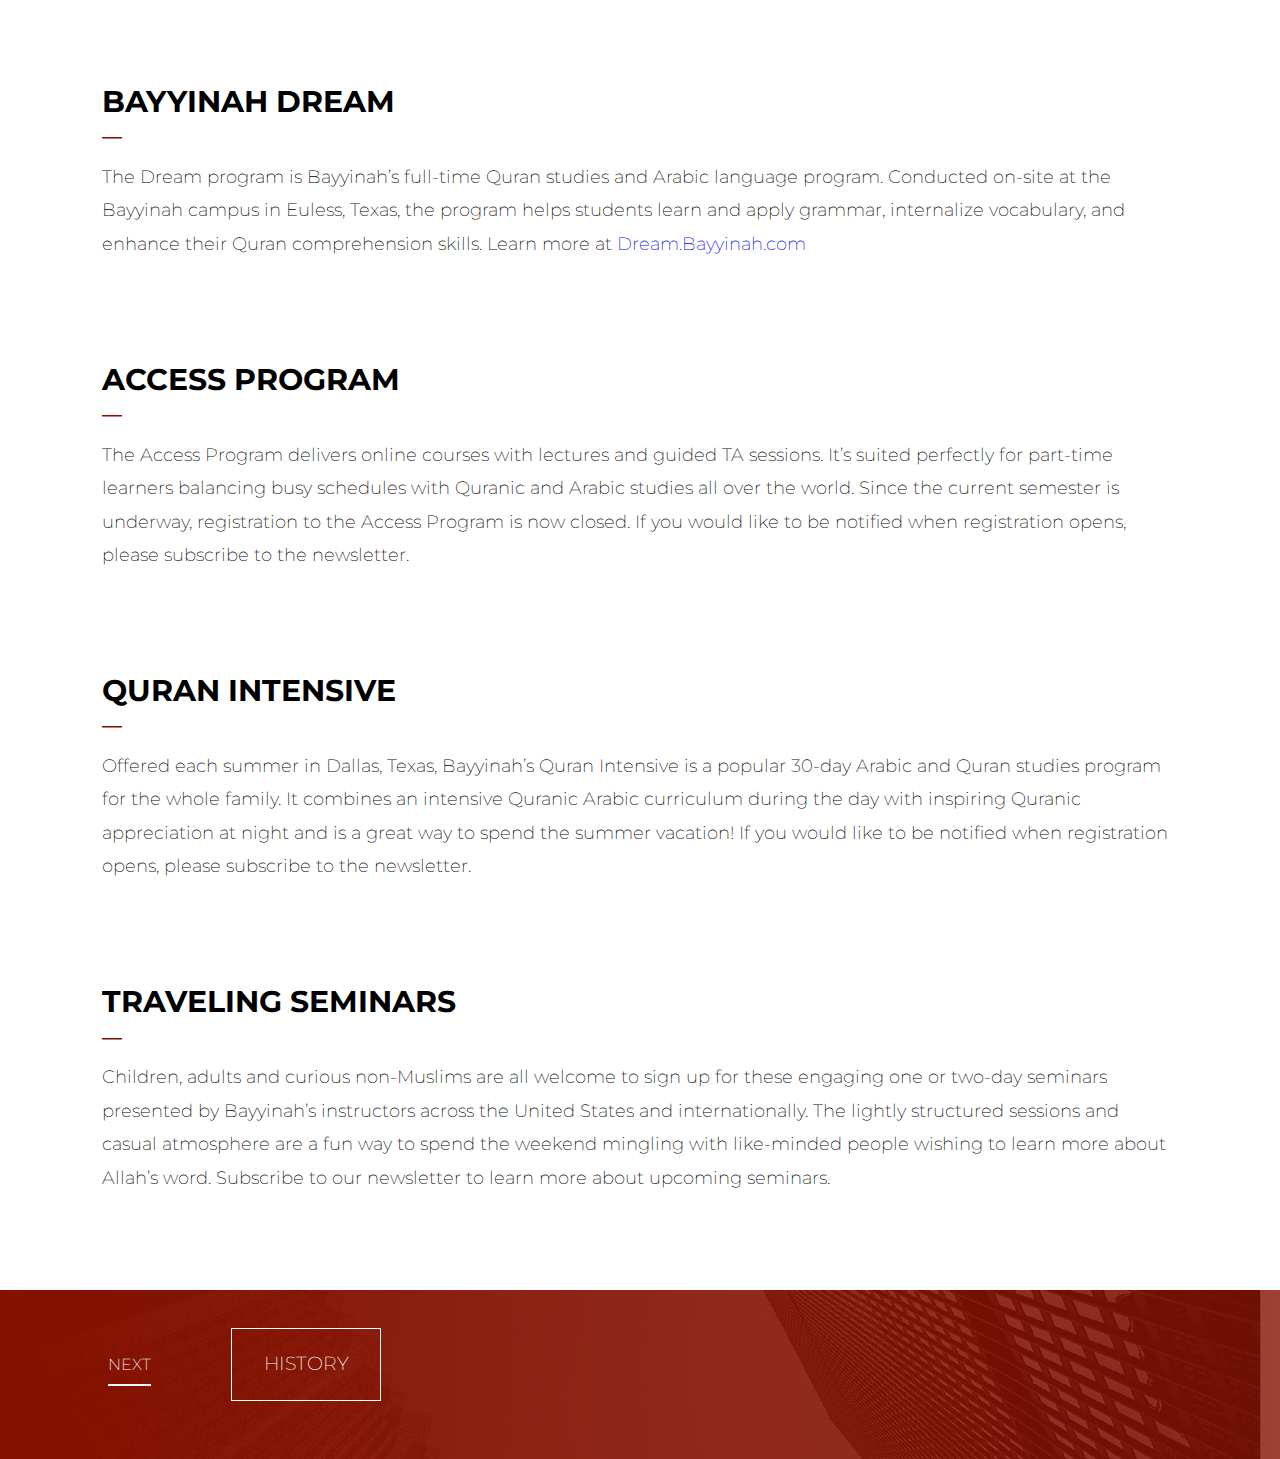
==== commit a8f73dfb: "fixed minor issues" ====
--- a/index.html
+++ b/index.html
@@ -72,7 +72,9 @@
             <h4 class="section-title"> Connecting you to The Quran</h4>
             <h1 class="underline">__</h1>
             <div class="middle">
-                <p class="section-description"></p>
+                <p class="section-description">
+                    Since 2005, Bayyinah Institute has been sharing the message and language of the Quran with the world
+                </p>
             </div>
             <div class="newsletter-input">
                 <p> Subscribe to our newsletter for updates</p>
@@ -103,7 +105,7 @@
     </div>
     <div class="header2 clear">
         <div class="menu_class"><a href="#" class="menu-logo white">MENU</a></div>
-        <div class="header_logo_class"><img src="img/bayyinah-logo-white.png"></div>
+        <div class="header_logo_class"><a href="index.html"><img src="images/bayyinah-logo-black.png"></a></div>
     </div>
 </header>
 <!-- ***********         Vision secton      ***********   -->
--- a/css/styles.css
+++ b/css/styles.css
@@ -4,6 +4,7 @@
 *{
   box-sizing: border-box;
   font-family: 'Montserrat', sans-serif;
+  font-weight: 200;
 }
 a{
   text-decoration: none;
@@ -127,13 +128,13 @@
 }
 
 .main-links li a{
-  font-weight: 200;
+  font-weight: 300;
   text-transform: uppercase;
   margin-top: 0px;
   text-decoration: none;
   color: white;
   list-style: none;
-  font-size: 18px;
+  font-size: 22px;
 }
 
 .main-links ul{
@@ -167,26 +168,30 @@
 .right-section{
   width:45%;
   padding-top: 60px;
-  font-weight: 100;
+  font-weight: 200;
 }
 .section-title{
   font-weight: 300;
-  font-size: 12px;
+  font-size: 14px;
   text-transform: uppercase;
   margin-top: 5px;
   margin-bottom: 31px;
 }
+.section-description{
+  font-weight: 200;
+}
 .right-section .section-description{
   line-height: 1.9;
 }
 .newsletter-input{
-  font-weight: 100;
+  font-weight: 200;
   font-size: 14px;
   margin-top: 7em;
 }
 
 .newsletter-input p{
   margin-bottom: 15px;
+  font-weight: 200;
 }
 .newsletter-input input{
   border: 1px solid white;
@@ -531,6 +536,7 @@
   left: 100px;
   bottom: 0;
   font-size: 48pt;
+  font-weight: 600;
   color: white;
   text-transform: uppercase;
   letter-spacing: 6.2pt;
@@ -744,6 +750,12 @@
   margin: 20px auto 110px;
   margin-top: 20px;
 }
+.photo-wrapper>div:first-child{
+  width: 34%;
+}
+.photo-wrapper>div:nth-child(2){
+  width: 34%;
+}
 
 .photo-block{
   margin: 50px 45px;
@@ -806,6 +818,12 @@
 
 .header2 {
   display: none;
+  -webkit-transition: all 0.3s;
+  -moz-transition: all 0.3s;
+  -ms-transition: all 0.3s;
+  -o-transition: all 0.3s;
+  transition: all 0.3s;
+
 }
 
 .history-block-mobile{
@@ -955,7 +973,7 @@
   display: none;
 }
 .term_links{
-  font-weight: 100;
+  font-weight: 200;
   text-transform: uppercase;
   font-size: 10pt;
 }
@@ -1041,7 +1059,7 @@
 }
 
 .article-one .blog-article-background{
-  background-image:url("../Assets/article-one-bg.jpg");
+  background-image:url("../Assets/A1%20thumbnail.jpg");
   background-size: cover;
   background-position: 50% 50%;
   background-repeat: no-repeat;
@@ -1049,21 +1067,21 @@
 }
 
 .article-two .blog-article-background{
-  background-image:url("../Assets/article-two-bg.jpg");
+  background-image:url("../Assets/A2%20thumbnail.jpg");
   background-size: cover;
   background-position: 50% 50%;
   background-repeat: no-repeat;
 }
 
 .article-three .blog-article-background{
-  background-image:url("../Assets/article-three-bg.jpg");
+  background-image:url("../Assets/A3%20thumbnail.jpg");
   background-size: 100%;
   background-position: 50% 50%;
   background-repeat: no-repeat;
 }
 
 .article-four .blog-article-background{
-  background-image:url("../Assets/article-four-bg.jpg");
+  background-image:url("../Assets/A4%20thumbnail.jpg");
   background-size: 100%;
   background-position: 50% 50%;
   background-repeat: no-repeat;
@@ -1202,6 +1220,10 @@
   -o-transition: all 0.3s;
   transition: all 0.3s;
 }
+
+.padding-left-17{
+  padding-left: 17px;
+}
 /* ==============================================
                  MEDIA QUERIES
 ================================================*/
@@ -1259,6 +1281,12 @@
 
   .header2 > .header_logo_class {
     margin-left: 30px;
+    -webkit-transition: all 0.3s;
+    -moz-transition: all 0.3s;
+    -ms-transition: all 0.3s;
+    -o-transition: all 0.3s;
+    transition: all 0.3s;
+
   }
   .cross {
     display: block;
@@ -1352,7 +1380,7 @@
   }
   .newsletter-input-tab{
     display: block;
-    font-weight: 100;
+    font-weight: 200;
     font-size: 19px;
     margin-top: 7em;
   }
@@ -1395,7 +1423,7 @@
     display: none;
   }
   .cross{
-    font-weight: 100;
+    font-weight: 200;
     /*font-family: unset;*/
     display: block;
   }
@@ -1479,6 +1507,11 @@
     background-color: white;
     position: fixed;
     width: 100%;
+    -webkit-transition: all 0.3s;
+    -moz-transition: all 0.3s;
+    -ms-transition: all 0.3s;
+    -o-transition: all 0.3s;
+    transition: all 0.3s;
   }
 
   .header2 > .menu_class {
@@ -1486,6 +1519,11 @@
     padding: 32px 0 0 34px;
     font-size: 9pt;
     font-weight: 500;
+    -webkit-transition: all 0.3s;
+    -moz-transition: all 0.3s;
+    -ms-transition: all 0.3s;
+    -o-transition: all 0.3s;
+    transition: all 0.3s;
   }
 
   a.white {
@@ -1506,10 +1544,57 @@
     left: calc(45% - 20px);
     vertical-align: bottom;
     top: 12px;
-  }
-
-  .header_logo_class > img {
+    -webkit-transition: all 0.3s;
+    -moz-transition: all 0.3s;
+    -ms-transition: all 0.3s;
+    -o-transition: all 0.3s;
+    transition: all 0.3s;
+  }
+
+  .header2 > .header_logo_class > a > img {
     width: 140px;
+  }
+
+  .smaller>.header2{
+    height: 64px;
+    padding-top: 0;
+    -webkit-transition: all 0.3s;
+    -moz-transition: all 0.3s;
+    -ms-transition: all 0.3s;
+    -o-transition: all 0.3s;
+    transition: all 0.3s;
+  }
+  .smaller>.header2 > .menu_class {
+    display: inline-block;
+    padding: 26px 30px 0 30px;
+    font-size: 9pt;
+    font-weight: 500;
+    -webkit-transition: all 0.3s;
+    -moz-transition: all 0.3s;
+    -ms-transition: all 0.3s;
+    -o-transition: all 0.3s;
+    transition: all 0.3s;
+
+  }
+  .smaller>.header2 > .header_logo_class {
+    top: 12px;
+    left: calc(50% - 25px);
+    -webkit-transition: all 0.3s;
+    -moz-transition: all 0.3s;
+    -ms-transition: all 0.3s;
+    -o-transition: all 0.3s;
+    transition: all 0.3s;
+
+  }
+  .smaller>.header2>.header_logo_class > a > img {
+    padding-top: 0;
+    width: 70px;
+    -webkit-transition: all 0.3s;
+    -moz-transition: all 0.3s;
+    -ms-transition: all 0.3s;
+    -o-transition: all 0.3s;
+    transition: all 0.3s;
+
   }
 
   .fa-close-button {
@@ -1801,7 +1886,7 @@
   }
 
   .main-section-image {
-    height: 350px;
+    height: 450px;
   }
 
   .floating-section-box {
@@ -1899,6 +1984,12 @@
     padding-top: 15px;
     position: relative;
     z-index: 2;
+    -webkit-transition: all 0.3s;
+    -moz-transition: all 0.3s;
+    -ms-transition: all 0.3s;
+    -o-transition: all 0.3s;
+    transition: all 0.3s;
+
   }
 
   .header2 > .menu_class {
@@ -1910,6 +2001,12 @@
     /*background: rgba(0,0,0,0.6);*/
     top: 20px;
     left: 30px;
+    -webkit-transition: all 0.3s;
+    -moz-transition: all 0.3s;
+    -ms-transition: all 0.3s;
+    -o-transition: all 0.3s;
+    transition: all 0.3s;
+
 
   }
 
@@ -1926,6 +2023,12 @@
     background-color: white;
     position: fixed;
     width: 100%;
+    -webkit-transition: all 0.3s;
+    -moz-transition: all 0.3s;
+    -ms-transition: all 0.3s;
+    -o-transition: all 0.3s;
+    transition: all 0.3s;
+
   }
 
   .header2 > .menu_class > a {
@@ -1942,9 +2045,53 @@
     left: calc(45% - 20px);
     vertical-align: bottom;
     top: 12px;
-  }
-
-  .header_logo_class > img {
+    -webkit-transition: all 0.3s;
+    -moz-transition: all 0.3s;
+    -ms-transition: all 0.3s;
+    -o-transition: all 0.3s;
+    transition: all 0.3s;
+  }
+  .smaller>.header2{
+    height: 64px;
+    padding-top: 0;
+    -webkit-transition: all 0.3s;
+    -moz-transition: all 0.3s;
+    -ms-transition: all 0.3s;
+    -o-transition: all 0.3s;
+    transition: all 0.3s;
+  }
+  .smaller>.header2 > .menu_class {
+    display: inline-block;
+    padding: 26px 30px 0 30px;
+    font-size: 9pt;
+    font-weight: 500;
+    -webkit-transition: all 0.3s;
+    -moz-transition: all 0.3s;
+    -ms-transition: all 0.3s;
+    -o-transition: all 0.3s;
+    transition: all 0.3s;
+
+  }
+  .smaller>.header2 > .header_logo_class {
+    top: 12px;
+    -webkit-transition: all 0.3s;
+    -moz-transition: all 0.3s;
+    -ms-transition: all 0.3s;
+    -o-transition: all 0.3s;
+    transition: all 0.3s;
+
+  }
+  .smaller>.header2>.header_logo_class > a > img {
+    padding-top: 0;
+    width: 70px;
+    -webkit-transition: all 0.3s;
+    -moz-transition: all 0.3s;
+    -ms-transition: all 0.3s;
+    -o-transition: all 0.3s;
+    transition: all 0.3s;
+
+  }
+  .header_logo_class > a > img {
     padding-top: 15px;
     width: 100px;
   }
@@ -1975,8 +2122,8 @@
   =============================================*/
 
   .photo-wrapper {
-    top: 20px;
-    width: 30vh;
+    /*top: 20px;*/
+    /*width: 44vh;*/
   }
   .photo-block{
     margin: 10px 20px;
@@ -1988,6 +2135,7 @@
   .photo-pic{
     height: 180px;
     width: 120px;
+    margin: 0 auto;
   }
   .photo-pic > img{
     height: 180px;
@@ -1995,6 +2143,8 @@
   }
   .photo-title{
     width: 120px;
+    margin: 0 auto;
+
   }
   .photo-title> h2{
     font-size: 9pt;
